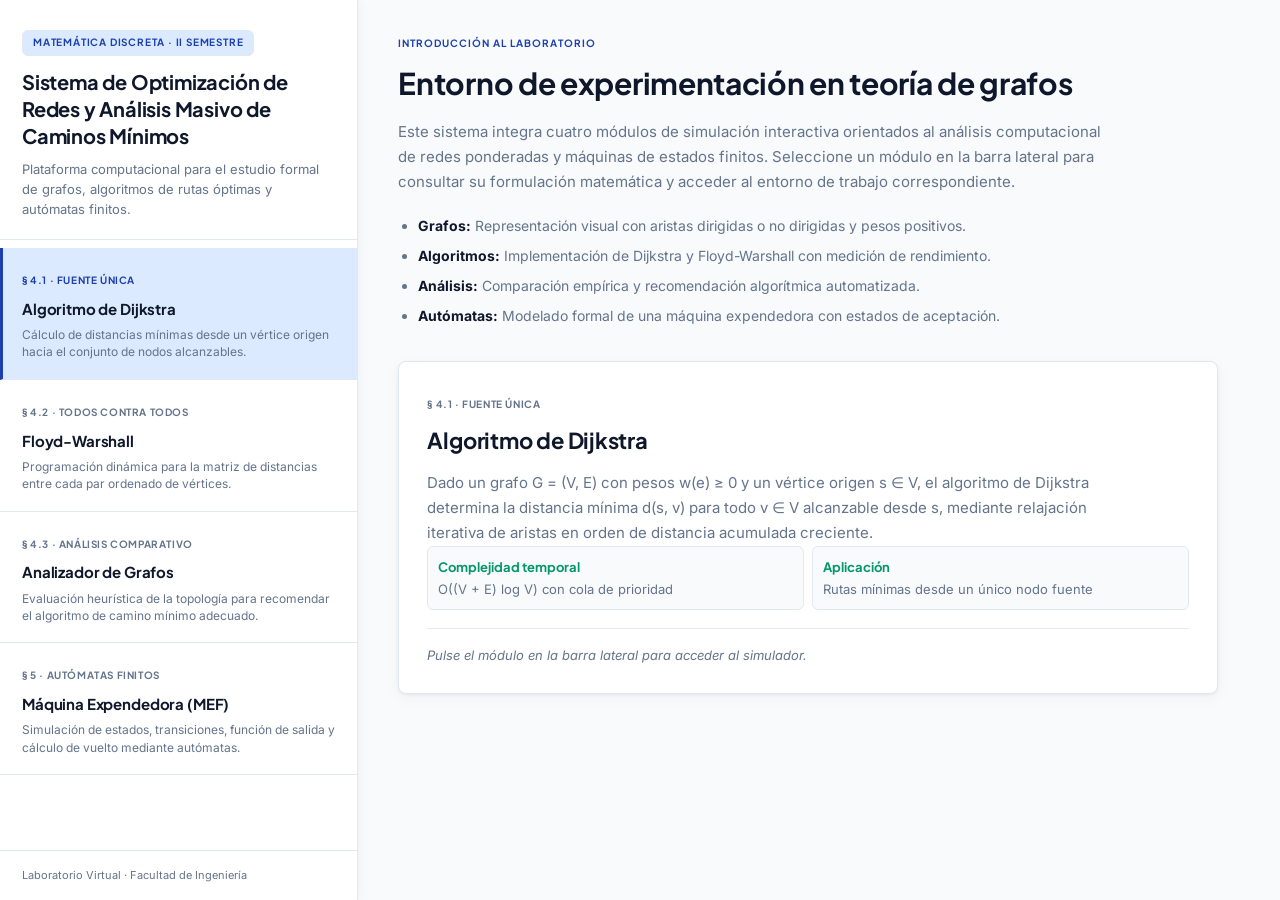
==== index.html @ 1ff6d8ce "Primer commit" ====
<!DOCTYPE html>
<html lang="es">
<head>
  <meta charset="UTF-8">
  <meta name="viewport" content="width=device-width, initial-scale=1.0">
  <title>Sistema de Optimización de Redes — Matemática Discreta</title>
  <link rel="stylesheet" href="style.css">
</head>
<body class="pagina-portada">
  <div class="dashboard-laboratorio">
    <aside class="sidebar-institucional" aria-label="Navegación del laboratorio">
      <header class="cabecera-sidebar">
        <p class="etiqueta-seccion">Matemática Discreta · II Semestre</p>
        <h1>Sistema de Optimización de Redes y Análisis Masivo de Caminos Mínimos</h1>
        <p class="texto-sidebar">Plataforma computacional para el estudio formal de grafos, algoritmos de rutas óptimas y autómatas finitos.</p>
      </header>

      <nav class="lista-modulos" aria-label="Módulos académicos">
        <a class="tarjeta-modulo nav-modulo modulo-dijkstra activo"
           href="dijkstra.html"
           data-algoritmo="dijkstra"
           data-modulo="dijkstra">
          <span class="tarjeta-etiqueta">§ 4.1 · Fuente única</span>
          <h2>Algoritmo de Dijkstra</h2>
          <p>Cálculo de distancias mínimas desde un vértice origen hacia el conjunto de nodos alcanzables.</p>
        </a>

        <a class="tarjeta-modulo nav-modulo modulo-floyd"
           href="floyd-warshall.html"
           data-algoritmo="floyd-warshall"
           data-modulo="floyd">
          <span class="tarjeta-etiqueta">§ 4.2 · Todos contra todos</span>
          <h2>Floyd-Warshall</h2>
          <p>Programación dinámica para la matriz de distancias entre cada par ordenado de vértices.</p>
        </a>

        <a class="tarjeta-modulo nav-modulo modulo-analizador"
           href="analizador.html"
           data-algoritmo="analizador"
           data-modulo="analizador">
          <span class="tarjeta-etiqueta">§ 4.3 · Análisis comparativo</span>
          <h2>Analizador de Grafos</h2>
          <p>Evaluación heurística de la topología para recomendar el algoritmo de camino mínimo adecuado.</p>
        </a>

        <a class="nav-modulo modulo-expendedora"
           href="expendedora.html"
           data-modulo="expendedora">
          <span class="tarjeta-etiqueta">§ 5 · Autómatas finitos</span>
          <h2>Máquina Expendedora (MEF)</h2>
          <p>Simulación de estados, transiciones, función de salida y cálculo de vuelto mediante autómatas.</p>
        </a>
      </nav>

      <footer class="pie-sidebar">
        <p>Laboratorio Virtual · Facultad de Ingeniería</p>
      </footer>
    </aside>

    <main class="area-trabajo-portada">
      <section class="bloque-presentacion" id="introLaboratorio">
        <p class="modal-etiqueta">Introducción al laboratorio</p>
        <h2>Entorno de experimentación en teoría de grafos</h2>
        <p class="texto-descripcion">
          Este sistema integra cuatro módulos de simulación interactiva orientados al análisis computacional
          de redes ponderadas y máquinas de estados finitos. Seleccione un módulo en la barra lateral para
          consultar su formulación matemática y acceder al entorno de trabajo correspondiente.
        </p>
        <ul class="lista-especificaciones">
          <li><strong>Grafos:</strong> Representación visual con aristas dirigidas o no dirigidas y pesos positivos.</li>
          <li><strong>Algoritmos:</strong> Implementación de Dijkstra y Floyd-Warshall con medición de rendimiento.</li>
          <li><strong>Análisis:</strong> Comparación empírica y recomendación algorítmica automatizada.</li>
          <li><strong>Autómatas:</strong> Modelado formal de una máquina expendedora con estados de aceptación.</li>
        </ul>
      </section>

      <section class="panel-descripcion-modulo" id="panelDescripcionModulo" aria-live="polite">
        <header class="cabecera-modulo-preview">
          <span class="tarjeta-etiqueta" id="previewEtiqueta">§ 4.1 · Fuente única</span>
          <h2 id="previewTitulo">Algoritmo de Dijkstra</h2>
        </header>
        <p class="texto-descripcion" id="previewDescripcion">
          Dado un grafo G = (V, E) con pesos w(e) ≥ 0 y un vértice origen s ∈ V, el algoritmo de Dijkstra
          determina la distancia mínima d(s, v) para todo v ∈ V alcanzable desde s, mediante relajación
          iterativa de aristas en orden de distancia acumulada creciente.
        </p>
        <dl class="lista-formal lista-preview">
          <div>
            <dt>Complejidad temporal</dt>
            <dd id="previewComplejidad">O((V + E) log V) con cola de prioridad</dd>
          </div>
          <div>
            <dt>Aplicación</dt>
            <dd id="previewAplicacion">Rutas mínimas desde un único nodo fuente</dd>
          </div>
        </dl>
        <p class="texto-accion-preview">Pulse el módulo en la barra lateral para acceder al simulador.</p>
      </section>
    </main>
  </div>

  <div class="capa-modal" id="selectorAristas" hidden>
    <section class="ventana-modal panel-ajustes-red" role="dialog" aria-modal="true" aria-labelledby="tituloSelector">
      <div class="ajustes-red-contenido">
        <div class="ajustes-red-info">
          <p class="modal-etiqueta">Ajustes de Red</p>
          <h2 id="tituloSelector">Configuración topológica del grafo</h2>
          <p class="modal-texto">Defina la naturaleza de las aristas antes de ingresar al módulo de simulación. Esta parametrización determina la interpretación matemática de las conexiones.</p>
        </div>
        <div class="rejilla-opciones">
          <button class="opcion-modal opcion-dirigida" type="button" data-tipo="dirigido">
            <span class="simbolo-opcion">A → B</span>
            <strong>Grafo Dirigido (Digrafo)</strong>
            <small>Cada arco orientado admite un peso independiente por sentido.</small>
          </button>
          <button class="opcion-modal opcion-no-dirigida" type="button" data-tipo="no-dirigido">
            <span class="simbolo-opcion">A — B</span>
            <strong>Grafo No Dirigido</strong>
            <small>La arista conecta ambos vértices con un único peso simétrico.</small>
          </button>
        </div>
        <button class="btn-cerrar-modal" id="cerrarSelector" type="button" aria-label="Cerrar configuración">&times;</button>
      </div>
    </section>
  </div>

  <script src="app-home.js"></script>
</body>
</html>
---- style.css ----
/* ═══════════════════════════════════════════════════════════════
   Sistema de Optimización de Redes — Academic Tech / Light Mode
   ═══════════════════════════════════════════════════════════════ */

@import url("https://fonts.googleapis.com/css2?family=Inter:wght@400;500;600;700&family=Plus+Jakarta+Sans:wght@600;700;800&display=swap");

:root {
  --fondo-base: #F8FAFC;
  --fondo-principal: #FFFFFF;
  --superficie: #FFFFFF;
  --superficie-alta: #FFFFFF;
  --superficie-elevada: #F1F5F9;
  --texto: #0F172A;
  --texto-suave: #64748B;
  --borde: #E2E8F0;
  --borde-fuerte: #CBD5E1;
  --azul: #1E40AF;
  --azul-oscuro: #1E3A8A;
  --azul-claro: #DBEAFE;
  --verde: #059669;
  --verde-claro: #D1FAE5;
  --rojo: #DC2626;
  --rojo-claro: #FEE2E2;
  --violeta: #4F46E5;
  --naranja: #D97706;
  --nodo: #1E40AF;
  --nodo-borde: #1E3A8A;
  --ruta: #D97706;
  --acento-cian: #0284C7;
  --acento-coral: #E11D48;
  --acento-indigo: #4F46E5;
  --acento-verde: #059669;
  --acento-naranja: #D97706;
  --sombra: 0 1px 3px rgba(15, 23, 42, 0.06), 0 4px 16px rgba(15, 23, 42, 0.04);
  --sombra-media: 0 4px 24px rgba(15, 23, 42, 0.08);
  --resplandor: 0 0 0 3px rgba(30, 64, 175, 0.12);
  --radio: 8px;
  --radio-sm: 6px;
  --fuente-titulo: "Plus Jakarta Sans", "Segoe UI", sans-serif;
  --fuente-cuerpo: "Inter", "Segoe UI", sans-serif;
  --transicion: 0.18s ease;
  --bg-deep: var(--fondo-base);
  --bg: var(--fondo-principal);
  --surface: var(--superficie);
  --surface-strong: var(--superficie-alta);
  --surface-elevated: var(--superficie-elevada);
  --ink: var(--texto);
  --muted: var(--texto-suave);
  --line: var(--borde);
  --line-strong: var(--borde-fuerte);
  --shadow: var(--sombra);
  --radius: var(--radio);
  --radius-sm: var(--radio-sm);
  --font-display: var(--fuente-titulo);
  --font-body: var(--fuente-cuerpo);
  --transition: var(--transicion);
  --neon-cyan: var(--acento-cian);
  --neon-magenta: var(--acento-coral);
  --neon-purple: var(--acento-indigo);
  --neon-green: var(--acento-verde);
  --neon-amber: var(--acento-naranja);
  --glow: var(--resplandor);
}

.tema-dijkstra {
  --accent: #1E40AF;
  --accent-2: #1E3A8A;
  --accent-3: #0284C7;
  --theme-soft: #EFF6FF;
  --theme-ink: #1E40AF;
  --theme-glow: rgba(30, 64, 175, 0.12);
}

.tema-floyd {
  --accent: #4F46E5;
  --accent-2: #059669;
  --accent-3: #D97706;
  --theme-soft: #EEF2FF;
  --theme-ink: #4F46E5;
  --theme-glow: rgba(79, 70, 229, 0.12);
}

.tema-comparador {
  --accent: #D97706;
  --accent-2: #B45309;
  --accent-3: #4F46E5;
  --theme-soft: #FFFBEB;
  --theme-ink: #B45309;
  --theme-glow: rgba(217, 119, 6, 0.12);
}

.tema-expendedora {
  --accent: #059669;
  --accent-2: #047857;
  --accent-3: #1E40AF;
  --theme-soft: #ECFDF5;
  --theme-ink: #059669;
  --theme-glow: rgba(5, 150, 105, 0.12);
}

*, *::before, *::after { box-sizing: border-box; }

html { scroll-behavior: smooth; }

body {
  margin: 0;
  min-height: 100vh;
  font-family: var(--font-body);
  color: var(--ink);
  background: var(--bg-deep);
  line-height: 1.55;
  -webkit-font-smoothing: antialiased;
}

h1, h2, h3, p { margin: 0; }

h1, h2, h3 {
  font-family: var(--font-display);
  letter-spacing: -0.01em;
  color: var(--texto);
}

.envoltorio-pagina {
  position: relative;
  width: 100%;
  min-height: 100vh;
  background: var(--fondo-base);
}

.tema-dijkstra,
.tema-floyd,
.tema-comparador,
.tema-expendedora {
  background: var(--fondo-base);
}

/* ═══ DASHBOARD — PÁGINA PRINCIPAL ═══ */
.pagina-portada {
  min-height: 100vh;
  background: var(--fondo-base);
}

.dashboard-laboratorio {
  display: grid;
  grid-template-columns: minmax(260px, 28%) minmax(0, 1fr);
  min-height: 100vh;
}

.sidebar-institucional {
  display: flex;
  flex-direction: column;
  gap: 0;
  background: var(--fondo-principal);
  border-right: 1px solid var(--borde);
  box-shadow: 2px 0 12px rgba(15, 23, 42, 0.04);
  position: sticky;
  top: 0;
  height: 100vh;
  overflow-y: auto;
}

.cabecera-sidebar {
  padding: 28px 22px 20px;
  border-bottom: 1px solid var(--borde);
}

.cabecera-sidebar h1 {
  font-size: clamp(16px, 1.6vw, 20px);
  line-height: 1.35;
  font-weight: 700;
}

.texto-sidebar {
  margin-top: 10px;
  color: var(--muted);
  font-size: 13px;
  line-height: 1.55;
}

.etiqueta-seccion {
  display: inline-flex;
  margin-bottom: 12px;
  padding: 4px 10px;
  border: 1px solid var(--borde);
  border-radius: var(--radio-sm);
  color: var(--azul);
  background: var(--azul-claro);
  font-family: var(--font-display);
  font-size: 10px;
  font-weight: 700;
  letter-spacing: 0.08em;
  text-transform: uppercase;
}

.lista-modulos {
  display: flex;
  flex-direction: column;
  gap: 0;
  flex: 1;
  padding: 8px 0;
}

.nav-modulo,
.tarjeta-modulo {
  display: block;
  padding: 18px 22px;
  border: none;
  border-bottom: 1px solid var(--borde);
  border-radius: 0;
  color: var(--texto);
  text-decoration: none;
  background: transparent;
  box-shadow: none;
  min-height: auto;
  transition: background var(--transicion), border-color var(--transicion);
  position: relative;
  overflow: visible;
  cursor: pointer;
}

.nav-modulo::before,
.nav-modulo::after,
.tarjeta-modulo::before,
.tarjeta-modulo::after {
  display: none;
}

.nav-modulo:hover,
.tarjeta-modulo:hover {
  background: var(--fondo-base);
  transform: none;
  border-color: var(--borde);
  box-shadow: none;
}

.nav-modulo.activo,
.tarjeta-modulo.activo {
  background: var(--azul-claro);
  border-left: 3px solid var(--azul);
  padding-left: 19px;
}

.nav-modulo strong,
.tarjeta-modulo strong { display: none; }

.tarjeta-etiqueta {
  font-family: var(--font-display);
  font-size: 10px;
  font-weight: 700;
  letter-spacing: 0.06em;
  text-transform: uppercase;
  color: var(--muted);
  opacity: 1;
}

.nav-modulo h2,
.tarjeta-modulo h2 {
  margin-top: 6px;
  font-size: 15px;
  font-weight: 700;
  text-shadow: none;
  color: var(--texto);
}

.nav-modulo p,
.tarjeta-modulo p {
  margin-top: 6px;
  font-size: 12px;
  line-height: 1.45;
  color: var(--muted);
}

.modulo-dijkstra.activo .tarjeta-etiqueta { color: var(--azul); }
.modulo-floyd.activo .tarjeta-etiqueta { color: var(--violeta); }
.modulo-analizador.activo .tarjeta-etiqueta { color: var(--naranja); }
.modulo-expendedora.activo .tarjeta-etiqueta { color: var(--verde); }

.pie-sidebar {
  padding: 16px 22px;
  border-top: 1px solid var(--borde);
  color: var(--muted);
  font-size: 11px;
}

.area-trabajo-portada {
  padding: 36px 40px;
  display: flex;
  flex-direction: column;
  gap: 28px;
  overflow-y: auto;
}

.bloque-presentacion {
  max-width: 820px;
  text-align: left;
  margin: 0;
}

.bloque-presentacion h2 {
  font-size: clamp(22px, 3vw, 30px);
  margin-top: 8px;
}

.texto-descripcion {
  max-width: 720px;
  margin-top: 14px;
  color: var(--muted);
  font-size: 15px;
  line-height: 1.65;
}

.lista-especificaciones {
  margin: 20px 0 0;
  padding: 0 0 0 20px;
  color: var(--muted);
  font-size: 14px;
  line-height: 1.7;
}

.lista-especificaciones li { margin-bottom: 6px; }
.lista-especificaciones strong { color: var(--texto); }

.panel-descripcion-modulo {
  max-width: 820px;
  padding: 28px;
  border: 1px solid var(--borde);
  border-radius: var(--radio);
  background: var(--fondo-principal);
  box-shadow: var(--sombra);
}

.cabecera-modulo-preview h2 {
  margin-top: 8px;
  font-size: 22px;
}

.lista-preview {
  margin-top: 20px;
  display: grid;
  grid-template-columns: repeat(2, 1fr);
  gap: 12px;
}

.texto-accion-preview {
  margin-top: 18px;
  padding-top: 16px;
  border-top: 1px solid var(--borde);
  color: var(--muted);
  font-size: 13px;
  font-style: italic;
}

/* ═══ PANEL AJUSTES DE RED (modal superior) ═══ */
.capa-modal[hidden] { display: none; }

.capa-modal {
  position: fixed;
  inset: 0;
  z-index: 100;
  background: rgba(15, 23, 42, 0.35);
  display: flex;
  flex-direction: column;
  align-items: stretch;
  padding: 0;
  animation: fadeIn 0.2s ease both;
}

.bloqueo-scroll { overflow: hidden; }

.ventana-modal,
.panel-ajustes-red {
  position: relative;
  width: 100%;
  max-width: none;
  padding: 0;
  border: none;
  border-bottom: 2px solid var(--azul);
  border-radius: 0;
  color: var(--ink);
  background: var(--fondo-principal);
  box-shadow: var(--sombra-media);
  animation: slideDown 0.25s ease both;
}

.ajustes-red-contenido {
  display: grid;
  grid-template-columns: minmax(0, 1fr) auto;
  align-items: center;
  gap: 24px;
  max-width: 1200px;
  margin: 0 auto;
  padding: 20px 56px 20px 28px;
  position: relative;
}

.ajustes-red-info h2 {
  margin-top: 4px;
  font-size: 18px;
}

.modal-etiqueta {
  color: var(--azul);
  font-family: var(--font-display);
  font-size: 10px;
  font-weight: 700;
  letter-spacing: 0.1em;
  text-transform: uppercase;
}

.modal-texto {
  margin-top: 4px;
  color: var(--muted);
  font-size: 13px;
  max-width: 560px;
}

.btn-cerrar-modal {
  position: absolute;
  top: 50%;
  right: 20px;
  transform: translateY(-50%);
  width: 36px;
  height: 36px;
  margin: 0;
  border: 1px solid var(--borde);
  border-radius: var(--radio-sm);
  color: var(--muted);
  background: var(--fondo-base);
  font-size: 20px;
  line-height: 1;
  cursor: pointer;
  transition: border-color var(--transition), color var(--transition);
}

.btn-cerrar-modal:hover {
  color: var(--azul);
  border-color: var(--azul);
  box-shadow: none;
}

.rejilla-opciones {
  display: flex;
  gap: 12px;
  margin-top: 0;
}

.opcion-modal {
  height: auto;
  min-height: auto;
  min-width: 200px;
  margin: 0;
  padding: 14px 18px;
  border: 1px solid var(--borde);
  border-radius: var(--radio-sm);
  color: var(--texto);
  text-align: left;
  cursor: pointer;
  background: var(--fondo-base);
  transition: border-color var(--transition), background var(--transition), box-shadow var(--transition);
}

.opcion-dirigida:hover {
  border-color: var(--azul);
  background: var(--azul-claro);
  box-shadow: var(--resplandor);
  transform: none;
}

.opcion-no-dirigida:hover {
  border-color: var(--verde);
  background: var(--verde-claro);
  box-shadow: 0 0 0 3px rgba(5, 150, 105, 0.12);
  transform: none;
}

.opcion-modal:hover { transform: none; }

.simbolo-opcion {
  display: block;
  font-family: var(--font-display);
  font-size: 20px;
  font-weight: 800;
  color: var(--azul);
  text-shadow: none;
}

.opcion-no-dirigida .simbolo-opcion { color: var(--verde); }

.opcion-modal strong {
  display: block;
  margin-top: 8px;
  font-size: 14px;
}

.opcion-modal small {
  display: block;
  margin-top: 4px;
  color: var(--muted);
  font-size: 12px;
  line-height: 1.4;
}

/* ═══ LAYOUT SIMULADORES ═══ */
.layout-simulador {
  display: grid;
  grid-template-columns: 260px minmax(0, 1fr);
  grid-template-rows: auto 1fr;
  gap: 12px;
  padding: 12px 16px 16px;
  max-width: 100%;
  margin: 0 auto;
  min-height: calc(100vh - 24px);
  animation: fadeIn 0.3s ease both;
}

.layout-simulador > .barra-titulo { grid-column: 1 / -1; }
.layout-simulador > .panel-herramientas { grid-row: 2; grid-column: 1; }
.layout-simulador > .zona-trabajo { grid-row: 2; grid-column: 2; display: flex; flex-direction: column; min-height: 0; }
.layout-simulador > .panel-herramientas,
.layout-simulador > .zona-trabajo { align-self: stretch; }

.layout-analizador { align-items: start; }
.zona-trabajo, .panel-herramientas { min-width: 0; }

.barra-titulo {
  display: flex;
  align-items: center;
  justify-content: space-between;
  gap: 16px;
  padding: 14px 20px;
  border: 1px solid var(--borde);
  border-radius: var(--radio);
  background: var(--fondo-principal);
  box-shadow: var(--sombra);
}

.barra-titulo h1 {
  font-size: clamp(18px, 2.5vw, 24px);
  color: var(--texto);
  text-shadow: none;
}

.barra-titulo p {
  margin-top: 4px;
  color: var(--muted);
  font-size: 13px;
}

.insignia-modulo {
  display: inline-flex;
  margin: 0 0 6px;
  padding: 4px 10px;
  border-radius: var(--radio-sm);
  color: var(--theme-ink, var(--azul));
  background: var(--theme-soft, var(--azul-claro));
  border: 1px solid var(--borde);
  box-shadow: none;
  font-family: var(--font-display);
  font-size: 10px;
  font-weight: 700;
  letter-spacing: 0.06em;
  text-transform: uppercase;
}

.indicador-modo {
  flex: 0 0 auto;
  border: 1px solid var(--borde);
  color: var(--azul);
  background: var(--azul-claro);
  padding: 7px 12px;
  border-radius: var(--radio-sm);
  font-weight: 600;
  font-size: 12px;
  box-shadow: none;
}

.acciones-barra {
  display: flex;
  align-items: center;
  justify-content: flex-end;
  gap: 8px;
  flex-wrap: wrap;
}

.enlace-nav {
  flex: 0 0 auto;
  border: 1px solid var(--borde);
  border-radius: var(--radio-sm);
  padding: 7px 14px;
  color: var(--ink);
  background: var(--fondo-principal);
  text-decoration: none;
  font-weight: 600;
  font-size: 12px;
  transition: border-color var(--transition), color var(--transition), background var(--transition);
}

.enlace-nav:hover {
  transform: none;
  color: var(--azul);
  border-color: var(--azul);
  background: var(--azul-claro);
  box-shadow: none;
}

/* Canvas dominante — centro-derecha */
.grafo-contenedor {
  position: relative;
  flex: 1;
  min-height: calc(100vh - 110px);
  height: calc(100vh - 110px);
  border: 1px solid var(--borde);
  border-radius: var(--radio);
  background:
    linear-gradient(rgba(226, 232, 240, 0.6) 1px, transparent 1px),
    linear-gradient(90deg, rgba(226, 232, 240, 0.6) 1px, transparent 1px),
    #FAFBFC;
  background-size: 24px 24px;
  box-shadow: var(--sombra);
  overflow: hidden;
}

canvas {
  display: block;
  width: 100%;
  height: 100%;
  cursor: default;
}

canvas.modo-insertar { cursor: crosshair; }

.aviso-lienzo {
  position: absolute;
  left: 14px;
  bottom: 14px;
  max-width: 480px;
  padding: 10px 14px;
  border-radius: var(--radio-sm);
  color: var(--texto);
  background: rgba(255, 255, 255, 0.95);
  border: 1px solid var(--borde);
  font-size: 12px;
  box-shadow: var(--sombra);
}

.panel-herramientas {
  display: flex;
  flex-direction: column;
  gap: 10px;
  max-height: calc(100vh - 90px);
  overflow-y: auto;
  padding-right: 2px;
}

.bloque-control {
  background: var(--fondo-principal);
  border: 1px solid var(--borde);
  border-radius: var(--radio);
  padding: 16px;
  box-shadow: var(--sombra);
}

.bloque-control h2 {
  font-size: 11px;
  margin-bottom: 12px;
  color: var(--azul);
  font-family: var(--font-display);
  letter-spacing: 0.06em;
  text-transform: uppercase;
  font-weight: 700;
}

label {
  display: block;
  color: var(--muted);
  font-size: 11px;
  font-weight: 600;
  letter-spacing: 0.03em;
  text-transform: uppercase;
  margin: 10px 0 5px;
}

.texto-auxiliar {
  color: var(--muted);
  font-size: 12px;
  line-height: 1.45;
  margin-bottom: 8px;
}

input, select, button {
  width: 100%;
  height: 38px;
  border-radius: var(--radio-sm);
  font: inherit;
}

input, select {
  border: 1px solid var(--borde);
  padding: 0 12px;
  color: var(--ink);
  background: var(--fondo-principal);
  transition: border-color var(--transition), box-shadow var(--transition);
}

input::placeholder { color: #94A3B8; }

input:focus, select:focus {
  outline: 0;
  border-color: var(--azul);
  box-shadow: var(--resplandor);
}

select option {
  background: var(--fondo-principal);
  color: var(--ink);
}

button {
  border: 1px solid var(--borde);
  margin-top: 8px;
  font-weight: 600;
  font-size: 12px;
  color: var(--texto);
  background: var(--fondo-base);
  cursor: pointer;
  transition: background var(--transition), border-color var(--transition), box-shadow var(--transition);
}

button:hover {
  filter: none;
  transform: none;
  background: var(--superficie-elevada);
  box-shadow: none;
}

button:active { transform: none; }

button.btn-principal {
  color: #FFFFFF;
  background: var(--azul);
  border-color: var(--azul-oscuro);
  box-shadow: none;
}

button.btn-principal:hover {
  background: var(--azul-oscuro);
}

button.btn-exito {
  color: #FFFFFF;
  background: var(--verde);
  border-color: #047857;
  box-shadow: none;
}

button.btn-exito:hover {
  background: #047857;
}

button.btn-peligro {
  color: #FFFFFF;
  background: var(--rojo);
  border-color: #B91C1C;
  box-shadow: none;
}

button.btn-peligro:hover {
  background: #B91C1C;
}

button.btn-aleatorio {
  color: var(--texto);
  background: var(--superficie-elevada);
  border-color: var(--borde-fuerte);
  box-shadow: none;
}

.tema-dijkstra button.btn-aleatorio {
  color: var(--azul);
  background: var(--azul-claro);
  border-color: #BFDBFE;
}

.resultado-rendimiento {
  margin-top: 8px;
  padding: 8px 10px;
  border: 1px solid var(--borde);
  border-radius: var(--radio-sm);
  color: var(--muted);
  background: var(--fondo-base);
  font-size: 11px;
  font-weight: 700;
  text-align: center;
  font-family: var(--font-display);
}

.resultado-rendimiento.activo {
  color: var(--verde);
  border-color: #6EE7B7;
  background: var(--verde-claro);
  box-shadow: none;
  animation: resultPulse 0.3s ease both;
}

.bloque-resultados { flex: 1; min-height: 180px; }

.contenedor-tabla {
  max-height: 280px;
  overflow: auto;
  border: 1px solid var(--borde);
  border-radius: var(--radio-sm);
  background: var(--fondo-base);
}

table {
  width: 100%;
  border-collapse: collapse;
  font-size: 12px;
}

th, td {
  padding: 8px 10px;
  border-bottom: 1px solid var(--borde);
  text-align: left;
  vertical-align: top;
}

th {
  position: sticky;
  top: 0;
  color: var(--azul);
  background: var(--azul-claro);
  font-family: var(--font-display);
  font-size: 10px;
  letter-spacing: 0.04em;
  text-transform: uppercase;
  font-weight: 700;
}

td:first-child, td:nth-child(2) { width: 72px; }

.celda-vacia {
  color: var(--muted);
  text-align: center;
}

/* ── Loading ── */
.capa-carga[hidden] { display: none; }

.capa-carga {
  position: fixed;
  inset: 0;
  display: grid;
  place-items: center;
  padding: 20px;
  background: rgba(248, 250, 252, 0.85);
  backdrop-filter: blur(4px);
  z-index: 100;
}

.caja-carga {
  width: min(380px, 100%);
  padding: 28px;
  border: 1px solid var(--borde);
  border-radius: var(--radio);
  color: var(--texto);
  background: var(--fondo-principal);
  box-shadow: var(--sombra-media);
  text-align: center;
  animation: floatIn 0.24s ease both;
}

.caja-carga strong {
  display: block;
  margin-top: 16px;
  font-family: var(--font-display);
  font-size: 16px;
}

.caja-carga p {
  margin-top: 6px;
  color: var(--muted);
  line-height: 1.45;
  font-size: 13px;
}

.spinner-carga {
  width: 44px;
  height: 44px;
  margin: 0 auto;
  border: 3px solid var(--borde);
  border-top-color: var(--azul);
  border-radius: 50%;
  animation: spin 0.75s linear infinite;
  box-shadow: none;
}

.notificacion-flotante {
  position: fixed;
  right: 20px;
  bottom: 20px;
  max-width: 360px;
  padding: 12px 16px;
  border-radius: var(--radio-sm);
  color: #92400E;
  background: #FFFBEB;
  border: 1px solid #FDE68A;
  box-shadow: var(--sombra-media);
  font-weight: 600;
  font-size: 13px;
  z-index: 200;
  animation: toastIn 0.25s ease both;
}

/* ═══ SECCIONES ALGORITMO / GRÁFICOS / MATRICES ═══ */
.seccion-algoritmo {
  display: grid;
  grid-template-columns: minmax(0, 1fr) minmax(280px, 0.75fr);
  gap: 12px;
  margin: 0 auto 16px;
  max-width: 100%;
  padding: 0 16px;
}

.tarjeta-algoritmo, .pasos-algoritmo {
  border: 1px solid var(--borde);
  border-radius: var(--radio);
  background: var(--fondo-principal);
  box-shadow: var(--sombra);
}

.tarjeta-algoritmo { padding: 20px; }

.tarjeta-algoritmo span {
  display: inline-flex;
  margin-bottom: 10px;
  padding: 4px 10px;
  border-radius: var(--radio-sm);
  color: var(--theme-ink, var(--azul));
  background: var(--theme-soft, var(--azul-claro));
  border: 1px solid var(--borde);
  font-family: var(--font-display);
  font-weight: 700;
  font-size: 10px;
  letter-spacing: 0.06em;
  text-transform: uppercase;
}

.tarjeta-algoritmo h2 {
  font-size: 18px;
  margin-bottom: 8px;
}

.tarjeta-algoritmo p {
  color: var(--muted);
  line-height: 1.6;
  font-size: 14px;
}

.pasos-algoritmo {
  display: grid;
  grid-template-columns: 1fr;
  padding: 10px;
  gap: 6px;
}

.pasos-algoritmo div {
  display: grid;
  grid-template-columns: 36px 1fr;
  align-items: center;
  gap: 10px;
  padding: 10px;
  border-radius: var(--radio-sm);
  background: var(--fondo-base);
  border: 1px solid var(--borde);
}

.pasos-algoritmo strong {
  display: grid;
  place-items: center;
  width: 32px;
  height: 32px;
  border-radius: 50%;
  color: #FFFFFF;
  background: var(--accent, var(--azul));
  box-shadow: none;
  font-family: var(--font-display);
  font-size: 13px;
}

.pasos-algoritmo p {
  color: var(--ink);
  line-height: 1.35;
  font-weight: 500;
  font-size: 12px;
}

.seccion-graficos, .seccion-matrices {
  margin: 0 auto 16px;
  max-width: 100%;
  padding: 18px;
  border: 1px solid var(--borde);
  border-radius: var(--radio);
  background: var(--fondo-principal);
  box-shadow: var(--sombra);
}

.cabecera-matrices {
  display: flex;
  align-items: flex-end;
  justify-content: space-between;
  gap: 16px;
  margin-bottom: 16px;
}

.cabecera-matrices > div:first-child > span {
  display: inline-flex;
  margin-bottom: 6px;
  padding: 4px 10px;
  border-radius: var(--radio-sm);
  color: var(--violeta);
  background: #EEF2FF;
  border: 1px solid var(--borde);
  font-family: var(--font-display);
  font-size: 10px;
  font-weight: 700;
  letter-spacing: 0.06em;
  text-transform: uppercase;
}

.cabecera-matrices h2 { font-size: 20px; }
.cabecera-matrices p { margin-top: 4px; color: var(--muted); font-size: 13px; }

.leyenda-matrices {
  display: flex;
  justify-content: flex-end;
  gap: 12px;
  flex-wrap: wrap;
  color: var(--muted);
  font-size: 11px;
  font-weight: 600;
}

.leyenda-matrices span { display: inline-flex; align-items: center; gap: 5px; }

.leyenda-matrices i {
  width: 12px;
  height: 12px;
  border-radius: 3px;
  border: 1px solid var(--borde);
}

.leyenda-directo { background: var(--fondo-base); }
.leyenda-mejorado { background: var(--verde-claro); box-shadow: inset 0 0 0 2px var(--verde); }
.leyenda-inaccesible { background: #F1F5F9; }

.vitrina-matrices {
  display: grid;
  grid-template-columns: minmax(0, 1fr);
  gap: 12px;
}

.matriz-vacia {
  grid-column: 1 / -1;
  padding: 40px 20px;
  border: 1px dashed var(--borde-fuerte);
  border-radius: var(--radio);
  color: var(--muted);
  text-align: center;
  background: var(--fondo-base);
}

.matriz-vacia strong {
  display: block;
  color: var(--violeta);
  font-family: var(--font-display);
  font-size: 16px;
}

.matriz-vacia p { margin-top: 6px; font-size: 13px; }

.tarjeta-matriz {
  width: 100%;
  min-width: 0;
  border: 1px solid var(--borde);
  border-radius: var(--radio);
  overflow: hidden;
  background: var(--fondo-principal);
  box-shadow: var(--sombra);
}

.matriz-final {
  border-color: #A5B4FC;
}

.cabecera-tarjeta-matriz {
  display: flex;
  align-items: center;
  justify-content: space-between;
  gap: 12px;
  min-height: 64px;
  padding: 14px 16px;
  border-bottom: 1px solid var(--borde);
  background: var(--fondo-base);
}

.matriz-final .cabecera-tarjeta-matriz {
  color: var(--texto);
  background: #EEF2FF;
}

.cabecera-tarjeta-matriz span {
  font-family: var(--font-display);
  font-size: 10px;
  font-weight: 700;
  letter-spacing: 0.06em;
  text-transform: uppercase;
  opacity: 0.8;
  color: var(--muted);
}

.cabecera-tarjeta-matriz h3 {
  margin: 3px 0 0;
  font-size: 16px;
}

.cabecera-tarjeta-matriz > strong {
  flex: 0 0 auto;
  padding: 5px 10px;
  border-radius: var(--radio-sm);
  color: var(--muted);
  background: var(--fondo-base);
  font-size: 10px;
  border: 1px solid var(--borde);
}

.matriz-final .cabecera-tarjeta-matriz > strong {
  color: var(--verde);
  background: var(--verde-claro);
  border-color: #6EE7B7;
}

.scroll-matriz {
  overflow: auto;
  max-height: 520px;
  padding: 16px;
  background: var(--fondo-base);
}

.tabla-floyd {
  min-width: min(100%, 720px);
  width: max-content;
  margin: 0 auto;
  border-collapse: separate;
  border-spacing: 0;
  font-size: 13px;
  border: 1px solid var(--borde);
  border-radius: var(--radio-sm);
  overflow: hidden;
}

.tabla-floyd th, .tabla-floyd td {
  min-width: 88px;
  height: 72px;
  padding: 8px;
  border-right: 1px solid var(--borde);
  border-bottom: 1px solid var(--borde);
  text-align: center;
  vertical-align: middle;
}

.tabla-floyd th {
  position: sticky;
  top: 0;
  z-index: 2;
  color: var(--azul);
  background: var(--azul-claro);
}

.tabla-floyd tbody th { left: 0; z-index: 1; }

.tabla-floyd td {
  color: var(--ink);
  background: var(--fondo-principal);
}

.tabla-floyd td > strong { display: block; font-size: 18px; }

.matriz-final .tabla-floyd { font-size: 14px; }
.matriz-final .tabla-floyd th, .matriz-final .tabla-floyd td { min-width: 96px; height: 80px; }
.matriz-final .tabla-floyd td > strong { font-size: 20px; }

.tabla-floyd td small {
  display: block;
  margin-top: 3px;
  color: var(--verde);
  font-size: 10px;
  line-height: 1.3;
  font-weight: 700;
}

.tabla-floyd .celda-diagonal {
  color: var(--violeta);
  background: #EEF2FF;
}

.tabla-floyd .celda-mejorada {
  position: relative;
  color: var(--verde);
  background: var(--verde-claro);
  box-shadow: inset 0 0 0 2px #6EE7B7;
}

.tabla-floyd .celda-mejorada::after {
  content: "MEJORADA";
  position: absolute;
  top: 3px;
  right: 4px;
  color: var(--verde);
  font-size: 7px;
  font-weight: 800;
  font-family: var(--font-display);
}

.tabla-floyd .celda-infinito {
  color: var(--muted);
  background: #F8FAFC;
}

.cabecera-graficos {
  display: flex;
  align-items: center;
  justify-content: space-between;
  gap: 14px;
  margin-bottom: 14px;
}

.cabecera-graficos h2 { font-size: 18px; }
.cabecera-graficos p { margin-top: 3px; color: var(--muted); font-size: 13px; }

.rejilla-graficos {
  display: grid;
  grid-template-columns: repeat(auto-fit, minmax(300px, 1fr));
  gap: 12px;
}

.tarjeta-grafico {
  border: 1px solid var(--borde);
  border-radius: var(--radio-sm);
  overflow: hidden;
  background: var(--fondo-base);
  box-shadow: var(--sombra);
}

.tarjeta-grafico.ampliada { grid-column: 1 / -1; }

.titulo-grafico {
  display: flex;
  align-items: center;
  justify-content: space-between;
  gap: 8px;
  min-height: 40px;
  padding: 10px 12px;
  border-bottom: 1px solid var(--borde);
  background: var(--fondo-principal);
  font-weight: 700;
  color: var(--ink);
  font-size: 13px;
}

.titulo-grafico span {
  color: var(--muted);
  font-size: 11px;
  font-weight: 500;
}

.tarjeta-grafico canvas {
  width: 100%;
  height: 260px;
  background:
    linear-gradient(rgba(226, 232, 240, 0.5) 1px, transparent 1px),
    linear-gradient(90deg, rgba(226, 232, 240, 0.5) 1px, transparent 1px),
    #FAFBFC;
  background-size: 20px 20px;
}

.tarjeta-grafico.ampliada canvas { height: 380px; }

.grafico-vacio {
  grid-column: 1 / -1;
  padding: 20px;
  border: 1px dashed var(--borde);
  border-radius: var(--radio-sm);
  color: var(--muted);
  text-align: center;
  background: var(--fondo-base);
  font-size: 13px;
}

/* ═══ ANALIZADOR ═══ */
.zona-diagnostico, .zona-calculo {
  margin: 0 auto 16px;
  max-width: 100%;
  padding: 20px;
  border: 1px solid var(--borde);
  border-radius: var(--radio);
  background: var(--fondo-principal);
  box-shadow: var(--sombra);
}

.zona-diagnostico { margin-top: 0; }
.zona-calculo[hidden] { display: none; }

.diagnostico-vacio {
  padding: 36px 18px;
  border: 1px dashed var(--borde-fuerte);
  border-radius: var(--radio-sm);
  color: var(--muted);
  text-align: center;
  background: var(--fondo-base);
}

.diagnostico-vacio strong {
  display: block;
  color: var(--naranja);
  font-family: var(--font-display);
  font-size: 16px;
}

.diagnostico-vacio p { margin-top: 6px; font-size: 13px; }

.cabecera-diagnostico {
  display: flex;
  align-items: center;
  justify-content: space-between;
  gap: 16px;
  padding: 20px;
  border-radius: var(--radio);
  color: var(--texto);
  background: #FFFBEB;
  border: 1px solid #FDE68A;
  box-shadow: none;
}

.cabecera-diagnostico span {
  font-family: var(--font-display);
  font-size: 10px;
  font-weight: 700;
  letter-spacing: 0.06em;
  text-transform: uppercase;
  color: var(--naranja);
  opacity: 1;
}

.cabecera-diagnostico h2 {
  margin-top: 4px;
  font-size: clamp(22px, 3vw, 28px);
  text-shadow: none;
}

.cabecera-diagnostico p {
  max-width: 680px;
  margin-top: 6px;
  color: var(--muted);
  line-height: 1.5;
  font-size: 14px;
}

.cabecera-diagnostico > strong {
  flex: 0 0 auto;
  padding: 8px 12px;
  border-radius: var(--radio-sm);
  color: #FFFFFF;
  background: var(--verde);
  font-family: var(--font-display);
  font-size: 12px;
  box-shadow: none;
}

.metricas-diagnostico {
  display: grid;
  grid-template-columns: repeat(4, 1fr);
  gap: 1px;
  margin-top: 12px;
  border: 1px solid var(--borde);
  border-radius: var(--radio-sm);
  overflow: hidden;
  background: var(--borde);
}

.metricas-diagnostico > div {
  padding: 14px;
  text-align: center;
  background: var(--fondo-principal);
}

.metricas-diagnostico span {
  display: block;
  color: var(--muted);
  font-size: 10px;
  font-weight: 700;
  letter-spacing: 0.04em;
  text-transform: uppercase;
}

.metricas-diagnostico strong {
  display: block;
  margin-top: 4px;
  color: var(--azul);
  font-family: var(--font-display);
  font-size: 20px;
}

.tiempos-comparados {
  display: grid;
  grid-template-columns: repeat(3, minmax(0, 1fr));
  gap: 10px;
  margin-top: 12px;
}

.tiempos-comparados article {
  padding: 16px;
  border: 1px solid var(--borde);
  border-radius: var(--radio-sm);
  background: var(--fondo-base);
}

.tiempos-comparados article.destacado {
  border-color: #6EE7B7;
  background: var(--verde-claro);
  box-shadow: none;
}

.tiempos-comparados span {
  display: block;
  color: var(--muted);
  font-weight: 700;
  font-size: 11px;
}

.tiempos-comparados strong {
  display: block;
  margin-top: 6px;
  font-family: var(--font-display);
  font-size: 22px;
  color: var(--azul);
}

.tiempos-comparados p {
  margin-top: 4px;
  color: var(--muted);
  line-height: 1.4;
  font-size: 12px;
}

.conclusion-diagnostico {
  margin-top: 12px;
  padding: 16px;
  border: 1px solid var(--borde);
  border-radius: var(--radio-sm);
  background: var(--fondo-base);
}

.conclusion-diagnostico p {
  margin-top: 4px;
  color: var(--muted);
  line-height: 1.55;
  font-size: 13px;
}

.consejo-analisis {
  margin-top: 10px;
  padding: 10px;
  border: 1px solid #FDE68A;
  border-radius: var(--radio-sm);
  color: #92400E;
  background: #FFFBEB;
}

.consejo-analisis strong { display: block; font-size: 11px; }
.consejo-analisis p { margin-top: 3px; font-size: 11px; line-height: 1.45; color: var(--muted); }

.aviso-medicion, .medicion-confiable {
  margin-top: 12px;
  padding: 14px;
  border-radius: var(--radio-sm);
  font-size: 13px;
}

.aviso-medicion {
  color: #92400E;
  border: 1px solid #FDE68A;
  background: #FFFBEB;
}

.medicion-confiable {
  color: var(--verde);
  border: 1px solid #6EE7B7;
  background: var(--verde-claro);
}

.aviso-medicion p, .medicion-confiable p {
  margin-top: 3px;
  line-height: 1.5;
  color: var(--muted);
  font-size: 12px;
}

.accion-diagnostico {
  display: flex;
  justify-content: center;
  margin-top: 12px;
}

.accion-diagnostico button {
  width: min(400px, 100%);
  height: 44px;
  color: #FFFFFF;
  background: var(--verde);
  border-color: #047857;
  box-shadow: none;
}

.zona-calculo > header {
  display: flex;
  align-items: center;
  justify-content: space-between;
  gap: 12px;
  margin-bottom: 12px;
}

.zona-calculo > header span {
  color: var(--naranja);
  font-family: var(--font-display);
  font-size: 10px;
  font-weight: 700;
  letter-spacing: 0.06em;
  text-transform: uppercase;
}

.zona-calculo > header h2 {
  margin-top: 3px;
  font-size: 20px;
}

.zona-calculo > header button {
  width: auto;
  min-width: 130px;
  padding: 0 12px;
}

.scroll-tabla-recomendada {
  overflow: auto;
  max-height: 580px;
  border: 1px solid var(--borde);
  border-radius: var(--radio-sm);
}

.scroll-tabla-recomendada table {
  min-width: 100%;
  border-collapse: separate;
  border-spacing: 0;
}

.scroll-tabla-recomendada th, .scroll-tabla-recomendada td {
  min-width: 100px;
  padding: 10px;
  border-right: 1px solid var(--borde);
  border-bottom: 1px solid var(--borde);
  text-align: center;
}

.scroll-tabla-recomendada th {
  position: sticky;
  top: 0;
  color: var(--violeta);
  background: #EEF2FF;
}

.tabla-recomendada td {
  font-size: 14px;
  font-weight: 700;
}

/* ═══ EXPENDEDORA ═══ */
.pagina-expendedora {
  width: min(1280px, calc(100% - 32px));
  margin: 0 auto;
  padding: 16px 0 36px;
}

.cabecera-expendedora {
  display: flex;
  align-items: center;
  justify-content: space-between;
  gap: 18px;
  padding: 12px 0 20px;
}

.cabecera-expendedora h1 {
  margin-top: 6px;
  font-size: clamp(22px, 4vw, 32px);
  text-shadow: none;
}

.cabecera-expendedora strong {
  display: inline-flex;
  margin-top: 8px;
  color: var(--verde);
  font-size: 13px;
  text-shadow: none;
}

.escenario-maquina {
  display: grid;
  place-items: stretch;
  padding: 20px;
  border: 1px solid var(--borde);
  border-radius: var(--radio);
  background: var(--fondo-principal);
  box-shadow: var(--sombra);
}

.expendedora-digital {
  width: 100%;
  padding: 18px;
  border: 1px solid var(--borde);
  border-radius: var(--radio);
  background: var(--fondo-base);
  box-shadow: none;
}

.expendedora-digital.expendedora-vendiendo { animation: machineVend 0.55s ease both; }

.marca-maquina {
  display: flex;
  align-items: center;
  justify-content: space-between;
  gap: 12px;
  min-height: 52px;
  padding: 12px 16px;
  border-radius: var(--radio-sm);
  color: var(--verde);
  background: var(--verde-claro);
  border: 1px solid #6EE7B7;
}

.marca-maquina span {
  color: var(--azul);
  font-family: var(--font-display);
  font-size: clamp(16px, 3vw, 22px);
  font-weight: 800;
  letter-spacing: 1px;
  text-shadow: none;
}

.marca-maquina strong {
  color: var(--muted);
  text-align: right;
  font-size: 11px;
  font-weight: 600;
}

.frente-maquina {
  display: grid;
  grid-template-columns: 300px minmax(0, 1fr);
  gap: 16px;
  margin-top: 14px;
}

.vitrina-productos {
  min-width: 0;
  padding: 14px;
  border: 1px solid var(--borde);
  border-radius: var(--radio-sm);
  background: var(--fondo-principal);
  box-shadow: none;
}

.cabecera-vitrina {
  display: flex;
  align-items: center;
  justify-content: space-between;
  gap: 10px;
  margin-bottom: 12px;
}

.cabecera-vitrina span {
  color: var(--azul);
  font-family: var(--font-display);
  font-size: 10px;
  font-weight: 700;
  letter-spacing: 0.06em;
  text-transform: uppercase;
}

.cabecera-vitrina strong {
  color: var(--muted);
  font-size: 11px;
  text-align: right;
  font-weight: 500;
}

.consola-maquina {
  display: flex;
  flex-direction: column;
  gap: 10px;
  min-width: 0;
}

.panel-consola, .salida-producto, .ajustes-maquina {
  border: 1px solid var(--borde);
  border-radius: var(--radio-sm);
  color: var(--ink);
  background: var(--fondo-principal);
}

.panel-consola {
  padding: 12px;
  position: relative;
  overflow: hidden;
}

.panel-consola h2 {
  margin-bottom: 8px;
  font-size: 11px;
  font-family: var(--font-display);
  letter-spacing: 0.06em;
  text-transform: uppercase;
  color: var(--verde);
  font-weight: 700;
}

.visual-moneda {
  display: grid;
  place-items: center;
  min-height: 68px;
  margin-bottom: 10px;
  border: 1px solid var(--borde);
  border-radius: var(--radio-sm);
  background: var(--fondo-base);
}

.ranura-moneda {
  width: min(160px, 82%);
  height: 14px;
  border-radius: 999px;
  background: #E2E8F0;
  box-shadow: inset 0 2px 4px rgba(15, 23, 42, 0.1);
}

.moneda-insertada {
  position: absolute;
  top: 8px;
  left: 50%;
  display: grid;
  place-items: center;
  width: 38px;
  height: 38px;
  border: 2px solid #F59E0B;
  border-radius: 50%;
  color: #78350F;
  background: radial-gradient(circle, #FEF3C7, #F59E0B);
  font-size: 10px;
  font-weight: 800;
  opacity: 0;
  transform: translate(-50%, -18px) scale(0.72);
  pointer-events: none;
}

.moneda-insertada.moneda-entrando { animation: coinInsert 0.82s cubic-bezier(0.22, 1, 0.36, 1) both; }

.ajustes-maquina { padding: 10px; }
.ajustes-maquina summary { cursor: pointer; color: var(--naranja); font-weight: 700; font-size: 12px; }
.ajustes-maquina label { color: var(--verde); }
.ajustes-maquina button { height: 34px; }

.salida-producto {
  display: grid;
  grid-template-columns: 56px 1fr;
  align-items: center;
  gap: 10px;
  min-height: 120px;
  padding: 10px;
}

.salida-producto > span {
  color: var(--muted);
  font-family: var(--font-display);
  font-size: 9px;
  font-weight: 700;
  text-transform: uppercase;
}

.salida-producto .lata-producto {
  width: 68px;
  height: 84px;
  justify-self: center;
  border-radius: 14px;
  opacity: 0.7;
  background: linear-gradient(160deg, var(--drop-color, #D97706), #F59E0B);
  transform: translateY(-4px) rotate(-3deg);
  position: relative;
}

.salida-producto .lata-producto.con-imagen {
  width: 78px;
  height: 98px;
  background: #FFFFFF;
  box-shadow: var(--sombra);
  border: 1px solid var(--borde);
}

.salida-producto .lata-producto.con-imagen img { width: 62px; height: 84px; object-fit: contain; }
.salida-producto .lata-producto.con-imagen span { position: absolute; width: 1px; height: 1px; overflow: hidden; clip: rect(0 0 0 0); }
.salida-producto .lata-producto.producto-entregado { opacity: 1; animation: productDrop 0.85s ease both; }

.display-salida {
  display: grid;
  grid-template-columns: 80px minmax(0, 1fr);
  align-items: center;
  gap: 8px;
}

.bandeja-monedas {
  display: flex;
  flex-wrap: wrap;
  gap: 5px;
  min-height: 58px;
  padding: 6px;
  border: 1px solid var(--borde);
  border-radius: var(--radio-sm);
  background: var(--fondo-base);
}

.moneda-vuelto {
  display: grid;
  place-items: center;
  width: 34px;
  height: 34px;
  border: 2px solid #F59E0B;
  border-radius: 50%;
  color: #78350F;
  background: radial-gradient(circle, #FEF3C7, #F59E0B);
  font-size: 10px;
  font-weight: 800;
  animation: coinPop 0.46s ease both;
}

.vuelto-extra, .sin-vuelto, .cero-vuelto { color: var(--muted); font-size: 11px; font-weight: 700; }

.vuelto-extra {
  padding: 5px 8px;
  border-radius: var(--radio-sm);
  color: #92400E;
  background: #FFFBEB;
}

.btn-recoger {
  grid-column: 1 / -1;
  height: 38px;
  margin-top: 4px;
  color: #FFFFFF;
  background: var(--verde);
  border-color: #047857;
  font-family: var(--font-display);
  font-size: 10px;
  text-transform: uppercase;
  font-weight: 700;
}

.btn-recoger:disabled {
  cursor: not-allowed;
  color: var(--muted);
  background: var(--fondo-base);
  border: 1px solid var(--borde);
  opacity: 0.7;
  box-shadow: none;
}

.btn-recoger:not(:disabled) { animation: none; }

.rejilla-monedas { display: grid; grid-template-columns: repeat(2, 1fr); gap: 7px; }

.btn-moneda {
  height: 48px;
  margin: 0;
  color: var(--texto);
  background: var(--fondo-base);
  border: 1px solid var(--borde);
  font-weight: 700;
  font-size: 12px;
}

.btn-moneda:hover { background: var(--azul-claro); border-color: var(--azul); color: var(--azul); }

.estado-maquina {
  margin-top: 8px;
  padding: 10px;
  border: 1px solid #6EE7B7;
  border-radius: var(--radio-sm);
  color: var(--verde);
  background: var(--verde-claro);
  font-weight: 700;
  text-align: center;
  font-family: var(--font-display);
  font-size: 11px;
}

.estado-maquina.estado-actualizado { animation: statusPulse 0.5s ease both; }

.pantalla-maquina {
  padding: 14px;
  border: 1px solid var(--borde);
  border-radius: var(--radio-sm);
  background: var(--fondo-principal);
  box-shadow: none;
}

.pantalla-maquina span,
.slots-maquina span,
.explicacion-expendedora span,
.seccion-diagrama-estados header span,
.seccion-transiciones header span,
.seccion-mef-resumen header span,
.seccion-rutas-cortas header span,
.seccion-formal header span {
  font-family: var(--font-display);
  font-size: 10px;
  font-weight: 700;
  letter-spacing: 0.06em;
  text-transform: uppercase;
  color: var(--azul);
}

.pantalla-maquina strong {
  display: block;
  margin-top: 4px;
  color: var(--naranja);
  font-family: var(--font-display);
  font-size: 44px;
  line-height: 1;
  text-shadow: none;
}

.pantalla-maquina strong::before {
  content: "S/";
  margin-right: 3px;
  color: var(--verde);
  font-size: 20px;
  vertical-align: super;
}

.pantalla-maquina strong.saldo-actualizado { animation: saldoPulse 0.5s ease both; }
.pantalla-maquina small { display: block; margin-top: 6px; color: var(--muted); font-size: 11px; }

.slots-maquina {
  display: grid;
  grid-template-columns: repeat(3, 1fr);
  gap: 6px;
}

.slots-maquina div {
  padding: 10px;
  border-radius: var(--radio-sm);
  background: var(--fondo-base);
  border: 1px solid var(--borde);
  text-align: center;
}

.slots-maquina strong {
  display: block;
  margin-top: 4px;
  color: var(--naranja);
  font-family: var(--font-display);
  font-size: 15px;
}

.explicacion-expendedora {
  margin-top: 16px;
  padding: 20px;
  border: 1px solid var(--borde);
  border-radius: var(--radio);
  background: var(--fondo-principal);
  box-shadow: var(--sombra);
}

.explicacion-expendedora span { color: var(--verde); }
.explicacion-expendedora h2 { margin-top: 6px; font-size: 22px; }
.explicacion-expendedora p { margin-top: 10px; color: var(--muted); line-height: 1.65; font-size: 14px; }

.seccion-productos, .seccion-formal, .seccion-mef-resumen, .seccion-rutas-cortas, .seccion-diagrama-estados, .seccion-transiciones {
  margin-top: 14px;
  padding: 18px;
  border: 1px solid var(--borde);
  border-radius: var(--radio);
  background: var(--fondo-principal);
  box-shadow: var(--sombra);
}

.seccion-productos header, .seccion-formal header, .seccion-mef-resumen header, .seccion-rutas-cortas header, .seccion-diagrama-estados header, .seccion-transiciones header {
  display: flex;
  align-items: flex-end;
  justify-content: space-between;
  gap: 14px;
  margin-bottom: 12px;
}

.seccion-productos h2, .seccion-formal h2, .seccion-mef-resumen h2, .seccion-rutas-cortas h2, .seccion-diagrama-estados h2, .seccion-transiciones h2 {
  margin-top: 4px;
  font-size: 20px;
}

.seccion-productos p, .seccion-mef-resumen p, .seccion-rutas-cortas p, .seccion-diagrama-estados p, .seccion-transiciones p {
  max-width: 480px;
  color: var(--muted);
  text-align: right;
  font-size: 13px;
}

.rejilla-mef { display: grid; grid-template-columns: 1fr; gap: 16px; }

.tarjeta-mef {
  border: 1px solid var(--borde);
  border-radius: var(--radio-sm);
  overflow: hidden;
  background: var(--fondo-base);
}

.cabecera-mef {
  min-height: 60px;
  padding: 12px 14px;
  color: var(--texto);
  background: var(--verde-claro);
  border-bottom: 1px solid var(--borde);
}

.cabecera-mef span {
  font-family: var(--font-display);
  font-size: 10px;
  font-weight: 700;
  text-transform: uppercase;
  color: var(--verde);
}

.cabecera-mef h3 { margin: 3px 0 0; font-size: 16px; }

.tarjeta-mef canvas {
  display: block;
  width: 100%;
  height: 560px;
  background: #FAFBFC;
}

.rejilla-explicacion-mef {
  display: grid;
  grid-template-columns: repeat(2, 1fr);
  gap: 10px;
}

.rejilla-explicacion-mef div {
  padding: 14px;
  border: 1px solid var(--borde);
  border-left: 3px solid var(--verde);
  border-radius: var(--radio-sm);
  background: var(--fondo-base);
}

.rejilla-explicacion-mef strong { display: block; color: var(--verde); font-size: 14px; }
.rejilla-explicacion-mef p { margin-top: 5px; color: var(--muted); text-align: left; line-height: 1.5; font-size: 13px; }

.rejilla-rutas { display: grid; grid-template-columns: repeat(3, 1fr); gap: 10px; }

.tarjeta-ruta {
  padding: 14px;
  border: 1px solid var(--borde);
  border-radius: var(--radio-sm);
  background: var(--fondo-base);
}

.tarjeta-ruta span {
  color: var(--verde);
  font-family: var(--font-display);
  font-size: 10px;
  font-weight: 700;
  text-transform: uppercase;
}

.tarjeta-ruta h3 { margin: 5px 0 0; font-size: 17px; }
.tarjeta-ruta p { margin-top: 5px; color: var(--muted); text-align: left; font-size: 12px; }

.tarjeta-ruta strong {
  display: block;
  margin-top: 10px;
  padding: 8px;
  border-radius: var(--radio-sm);
  color: var(--verde);
  background: var(--verde-claro);
  border: 1px solid #6EE7B7;
  font-family: var(--font-display);
  font-size: 11px;
}

.tarjeta-ruta small { display: block; margin-top: 6px; color: var(--muted); font-weight: 600; font-size: 11px; }

.rejilla-productos { display: grid; grid-template-columns: repeat(3, 1fr); gap: 8px; }

.opcion-producto {
  position: relative;
  min-height: 130px;
  margin: 0;
  padding: 12px;
  border: 1px solid var(--borde);
  border-radius: var(--radio-sm);
  background: var(--fondo-principal);
  text-align: left;
  overflow: hidden;
  cursor: pointer;
}

.opcion-producto::before {
  content: "";
  position: absolute;
  right: 10px;
  bottom: 10px;
  width: 42px;
  height: 60px;
  border-radius: 12px;
  background: var(--product-color);
  transform: rotate(-5deg);
  opacity: 0.7;
}

.opcion-producto.con-imagen::before { display: none; }

.opcion-producto span {
  display: inline-flex;
  padding: 4px 8px;
  border-radius: var(--radio-sm);
  color: #FFFFFF;
  background: var(--product-color);
  font-size: 10px;
  font-weight: 700;
}

.opcion-producto .miniatura-producto {
  position: absolute;
  right: 10px;
  bottom: 10px;
  width: 54px;
  height: 76px;
  object-fit: contain;
  transform: rotate(-3deg);
}

.opcion-producto strong {
  display: block;
  margin-top: 10px;
  padding-right: 40px;
  font-size: 15px;
  color: var(--texto);
  position: relative;
  z-index: 1;
}

.opcion-producto small, .opcion-producto em {
  display: block;
  margin-top: 4px;
  font-style: normal;
  position: relative;
  z-index: 1;
}

.opcion-producto small { color: var(--muted); font-weight: 600; font-size: 11px; }

.opcion-producto em {
  width: fit-content;
  padding: 5px 8px;
  border-radius: var(--radio-sm);
  color: var(--muted);
  background: var(--fondo-base);
  font-size: 10px;
  font-weight: 700;
  border: 1px solid var(--borde);
}

.opcion-producto.habilitado {
  border-color: color-mix(in srgb, var(--product-color) 50%, var(--borde));
  box-shadow: var(--sombra);
  animation: productReady 0.3s ease both;
}

.opcion-producto.habilitado em {
  color: #FFFFFF;
  background: var(--verde);
  border-color: #047857;
}

.opcion-producto.bloqueado {
  cursor: not-allowed;
  filter: grayscale(0.4);
  opacity: 0.6;
}

.opcion-producto.bloqueado::after {
  content: "Bloqueado";
  position: absolute;
  top: 12px;
  right: 12px;
  padding: 4px 7px;
  border-radius: var(--radio-sm);
  color: var(--muted);
  background: var(--fondo-base);
  border: 1px solid var(--borde);
  font-size: 9px;
  font-weight: 700;
}

#diagramaEstados {
  width: 100%;
  height: 640px;
  border: 1px solid var(--borde);
  border-radius: var(--radio-sm);
  background: #FAFBFC;
}

.scroll-transiciones {
  max-height: 560px;
  overflow: auto;
  border: 1px solid var(--borde);
  border-radius: var(--radio-sm);
  background: var(--fondo-base);
}

#tablaTransiciones { border-collapse: separate; border-spacing: 0; width: 100%; }

#tablaTransiciones th, #tablaTransiciones td {
  min-width: 130px;
  padding: 10px;
  border: 1px solid var(--borde);
  text-align: center;
  font-size: 12px;
}

#tablaTransiciones th {
  color: var(--verde);
  background: var(--verde-claro);
}

#tablaTransiciones tbody th {
  position: sticky;
  left: 0;
  z-index: 1;
  background: var(--fondo-principal);
}

#tablaTransiciones th small, #tablaTransiciones td small {
  display: block;
  margin-top: 3px;
  color: var(--muted);
  font-size: 10px;
}

#tablaTransiciones td strong {
  display: block;
  color: var(--azul);
  font-family: var(--font-display);
  font-size: 14px;
}

#tablaTransiciones .celda-aceptacion {
  background: #FFFBEB;
  box-shadow: inset 0 0 0 2px #FDE68A;
}

#tablaTransiciones .celda-aceptacion strong { color: var(--naranja); }

.rejilla-aceptacion { display: grid; grid-template-columns: repeat(2, 1fr); gap: 12px; }

.tarjeta-aceptacion {
  border: 1px solid var(--borde);
  border-radius: var(--radio-sm);
  overflow: hidden;
  background: var(--fondo-base);
}

.tarjeta-aceptacion header {
  display: block;
  padding: 12px;
  background: var(--fondo-principal);
  border-bottom: 1px solid var(--borde);
}

.tarjeta-aceptacion header span {
  color: var(--verde);
  font-family: var(--font-display);
  font-size: 10px;
  font-weight: 700;
  text-transform: uppercase;
}

.tarjeta-aceptacion h3 { margin: 4px 0 0; font-size: 16px; }
.tarjeta-aceptacion p { margin-top: 4px; color: var(--muted); text-align: left; font-size: 12px; }

.scroll-aceptacion { max-height: 320px; overflow: auto; padding: 10px; }

.tarjeta-aceptacion table {
  border-collapse: separate;
  border-spacing: 0;
  width: 100%;
  border: 1px solid var(--borde);
  border-radius: var(--radio-sm);
  overflow: hidden;
}

.tarjeta-aceptacion th, .tarjeta-aceptacion td {
  padding: 7px 8px;
  border: 1px solid var(--borde);
  font-size: 12px;
  text-align: center;
}

.tarjeta-aceptacion th {
  color: var(--azul);
  background: var(--azul-claro);
}

.tarjeta-aceptacion thead tr:first-child th {
  background: var(--fondo-base);
  font-weight: 700;
}

.tarjeta-aceptacion th small, .tarjeta-aceptacion td small {
  display: block;
  color: var(--muted);
  font-size: 9px;
}

.tarjeta-aceptacion tbody th {
  color: var(--ink);
  background: var(--fondo-principal);
}

.tarjeta-aceptacion .cabecera-marcador { width: 32px; min-width: 32px; background: transparent; }

.tarjeta-aceptacion .marcador-estado {
  width: 32px;
  color: var(--verde);
  font-size: 18px;
  font-weight: 800;
}

.tarjeta-aceptacion .fila-aceptacion th { background: #FFFBEB; }

.tarjeta-aceptacion .celda-aceptacion {
  color: var(--verde);
  background: var(--verde-claro);
  box-shadow: inset 0 0 0 2px #6EE7B7;
  font-weight: 700;
}

.lista-formal { display: grid; gap: 8px; margin: 0; }

.lista-formal div {
  padding: 10px;
  border: 1px solid var(--borde);
  border-radius: var(--radio-sm);
  background: var(--fondo-base);
}

.lista-formal dt {
  color: var(--verde);
  font-family: var(--font-display);
  font-weight: 700;
  font-size: 13px;
}

.lista-formal dd {
  margin: 3px 0 0;
  color: var(--muted);
  line-height: 1.45;
  font-size: 13px;
}

/* Legacy benchmark (preserved) */
.benchmark-page { width: min(1180px, calc(100% - 32px)); margin: 0 auto; padding: 16px 0 32px; }
.benchmark-topbar { display: flex; align-items: center; justify-content: space-between; gap: 16px; padding: 12px 0 18px; }
.benchmark-topbar h1 { font-size: clamp(24px, 4vw, 36px); }
.benchmark-intro, .benchmark-controls, .benchmark-summary, .benchmark-results, .benchmark-guide, .dual-graph-section {
  border: 1px solid var(--borde);
  border-radius: var(--radio);
  background: var(--fondo-principal);
  box-shadow: var(--sombra);
}

/* Animations */
@keyframes floatIn { from { opacity: 0; transform: translateY(12px); } to { opacity: 1; transform: translateY(0); } }
@keyframes slideDown { from { opacity: 0; transform: translateY(-100%); } to { opacity: 1; transform: translateY(0); } }
@keyframes fadeIn { from { opacity: 0; } to { opacity: 1; } }
@keyframes toastIn { from { opacity: 0; transform: translateY(8px); } to { opacity: 1; transform: translateY(0); } }
@keyframes spin { to { transform: rotate(360deg); } }
@keyframes resultPulse { from { opacity: 0.5; } to { opacity: 1; } }
@keyframes productReady { from { transform: translateY(4px); } to { transform: translateY(0); } }
@keyframes productDrop { 0% { opacity: 0; transform: translateY(-100px) scale(0.75); } 55% { opacity: 1; transform: translateY(8px) scale(1.03); } 100% { opacity: 1; transform: translateY(0); } }
@keyframes coinPop { from { opacity: 0; transform: translateY(-18px) scale(0.5); } to { opacity: 1; transform: translateY(0); } }
@keyframes machineVend { 0%, 100% { transform: translateY(0); } 55% { transform: translateY(1px); } }
@keyframes coinInsert { 0% { opacity: 0; transform: translate(-50%, -20px) scale(0.65); } 62% { opacity: 1; transform: translate(-50%, 20px); } 100% { opacity: 0; transform: translate(-50%, 32px) scale(0.42); } }
@keyframes saldoPulse { 0%, 100% { transform: scale(1); } 45% { transform: scale(1.05); } }
@keyframes statusPulse { 0%, 100% { transform: scale(1); } 45% { transform: scale(1.02); } }

/* Responsive */
@media (max-width: 980px) {
  .dashboard-laboratorio { grid-template-columns: 1fr; }
  .sidebar-institucional { position: relative; height: auto; border-right: none; border-bottom: 1px solid var(--borde); }
  .cabecera-sidebar h1 { font-size: 18px; }
  .area-trabajo-portada { padding: 24px 20px; }
  .lista-preview { grid-template-columns: 1fr; }

  .layout-simulador {
    grid-template-columns: 1fr;
    grid-template-rows: auto auto 1fr;
  }
  .layout-simulador > .barra-titulo { grid-column: 1; grid-row: 1; }
  .layout-simulador > .panel-herramientas { grid-column: 1; grid-row: 2; max-height: none; }
  .layout-simulador > .zona-trabajo { grid-column: 1; grid-row: 3; }
  .grafo-contenedor { height: 460px; min-height: 400px; }

  .seccion-algoritmo { grid-template-columns: 1fr; }
  .metricas-diagnostico, .tiempos-comparados { grid-template-columns: repeat(2, 1fr); }
  .frente-maquina { grid-template-columns: 1fr; }
  .cabecera-expendedora, .marca-maquina, .seccion-productos header, .seccion-mef-resumen header, .seccion-rutas-cortas header, .seccion-transiciones header, .seccion-diagrama-estados header { flex-direction: column; align-items: flex-start; }
  .marca-maquina strong, .seccion-productos p, .seccion-mef-resumen p, .seccion-rutas-cortas p, .seccion-transiciones p, .seccion-diagrama-estados p { text-align: left; }
  .rejilla-productos { grid-template-columns: repeat(2, 1fr); }
  .rejilla-rutas, .rejilla-mef, .rejilla-explicacion-mef, .rejilla-aceptacion { grid-template-columns: 1fr; }

  .ajustes-red-contenido {
    grid-template-columns: 1fr;
    padding: 16px 48px 16px 16px;
  }
  .rejilla-opciones { flex-direction: column; }
}

@media (max-width: 620px) {
  .metricas-diagnostico, .tiempos-comparados, .slots-maquina, .rejilla-productos, .rejilla-opciones { grid-template-columns: 1fr; }
  .rejilla-opciones { flex-direction: column; }
  .cabecera-diagnostico, .zona-calculo > header, .barra-titulo, .cabecera-vitrina { flex-direction: column; align-items: flex-start; }
  .pagina-expendedora { width: calc(100% - 20px); }
  .salida-producto { grid-template-columns: 1fr; }
  .display-salida { grid-template-columns: 72px 1fr; }
  #diagramaEstados { height: 600px; }
}
.casillero-imagen img, .producto-entregado img {
  width: 100%;
  height: 100%;
  min-height: 90px;
  max-height: 110px;
  object-fit: contain;
  transition: transform 0.3s ease;
}
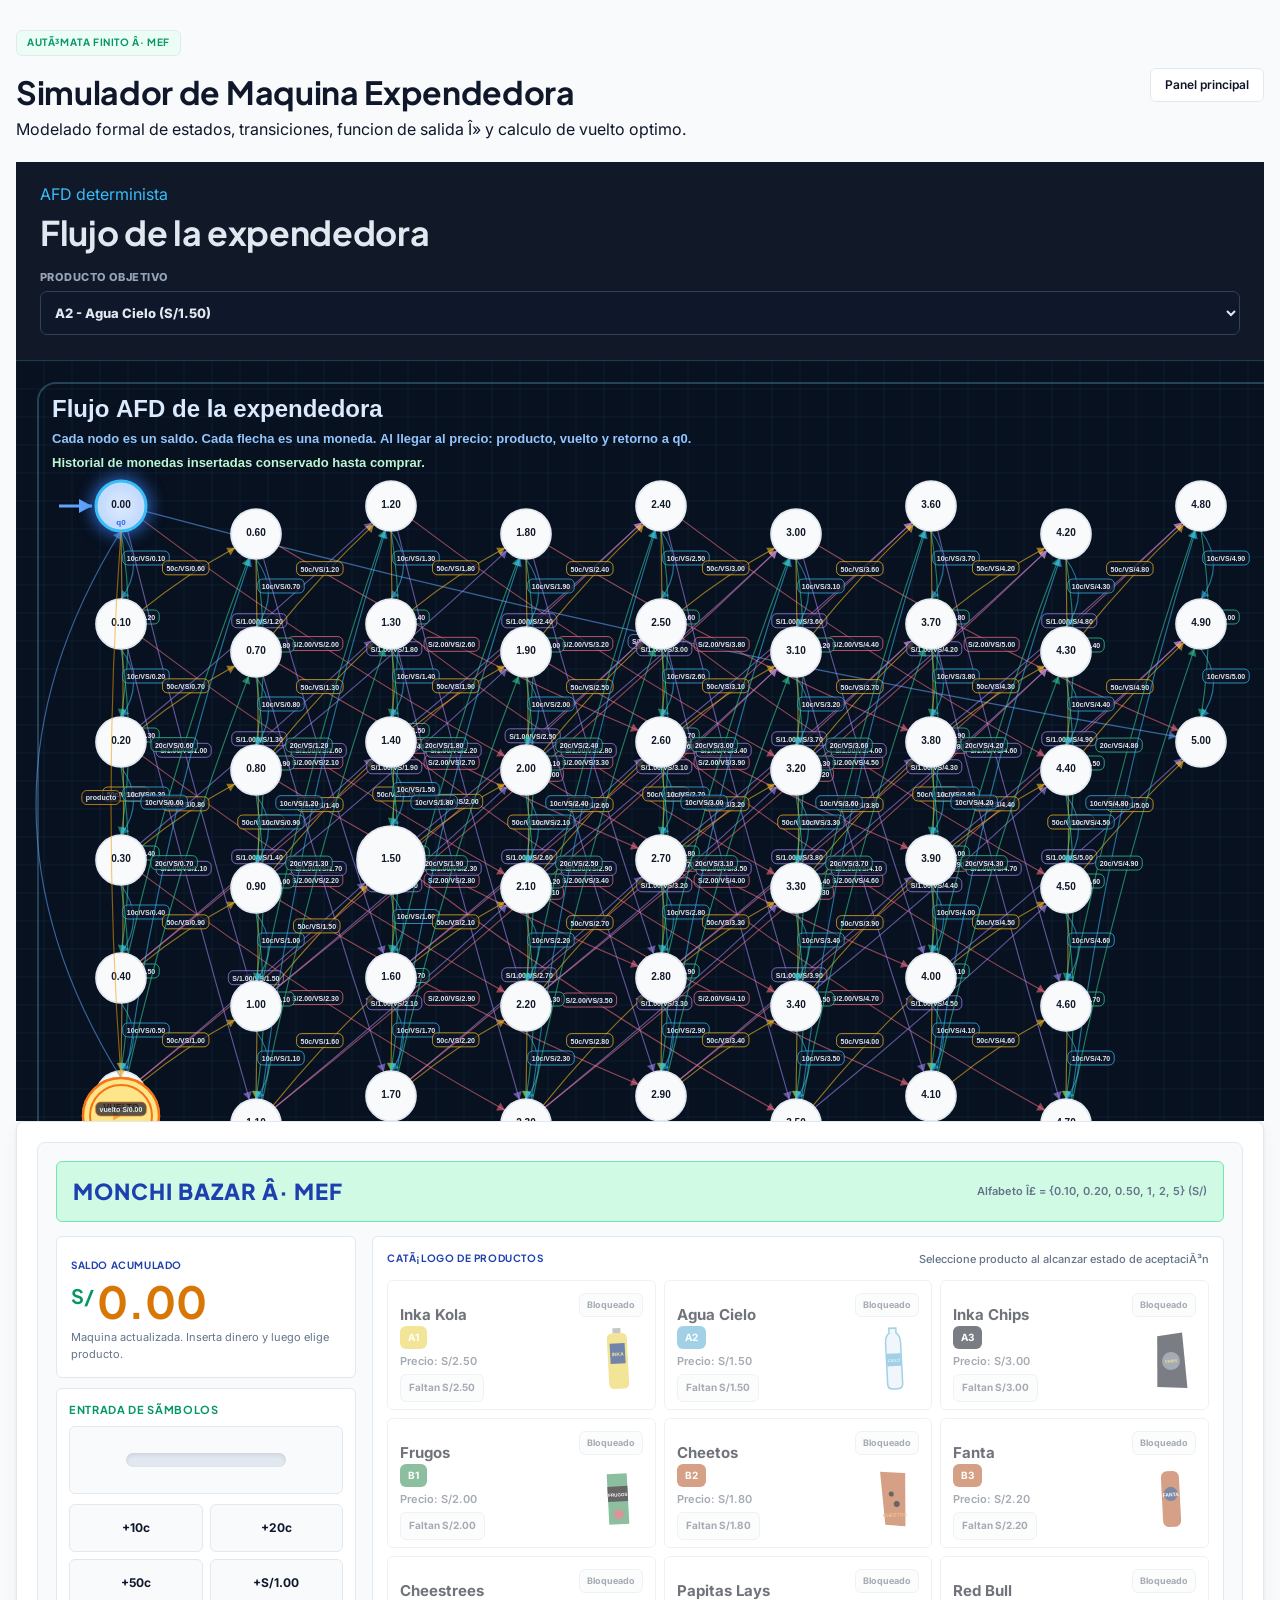
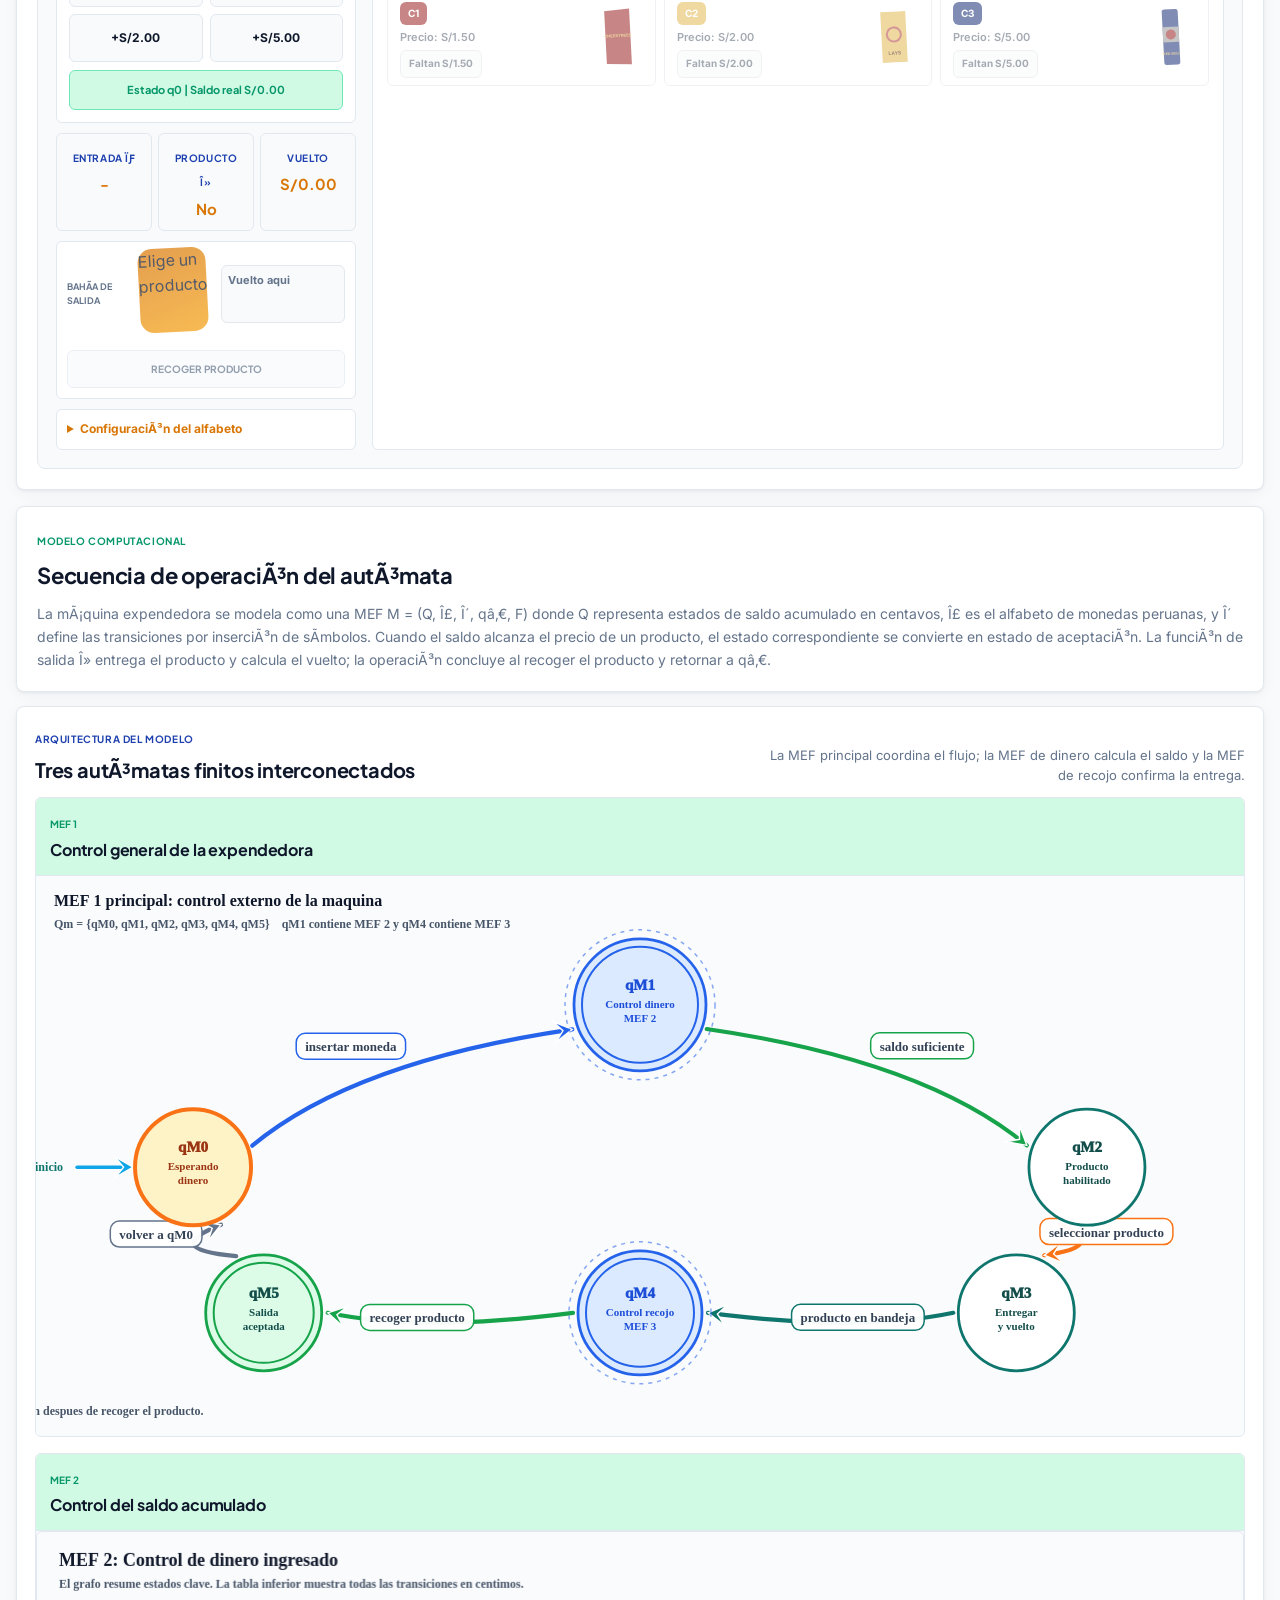
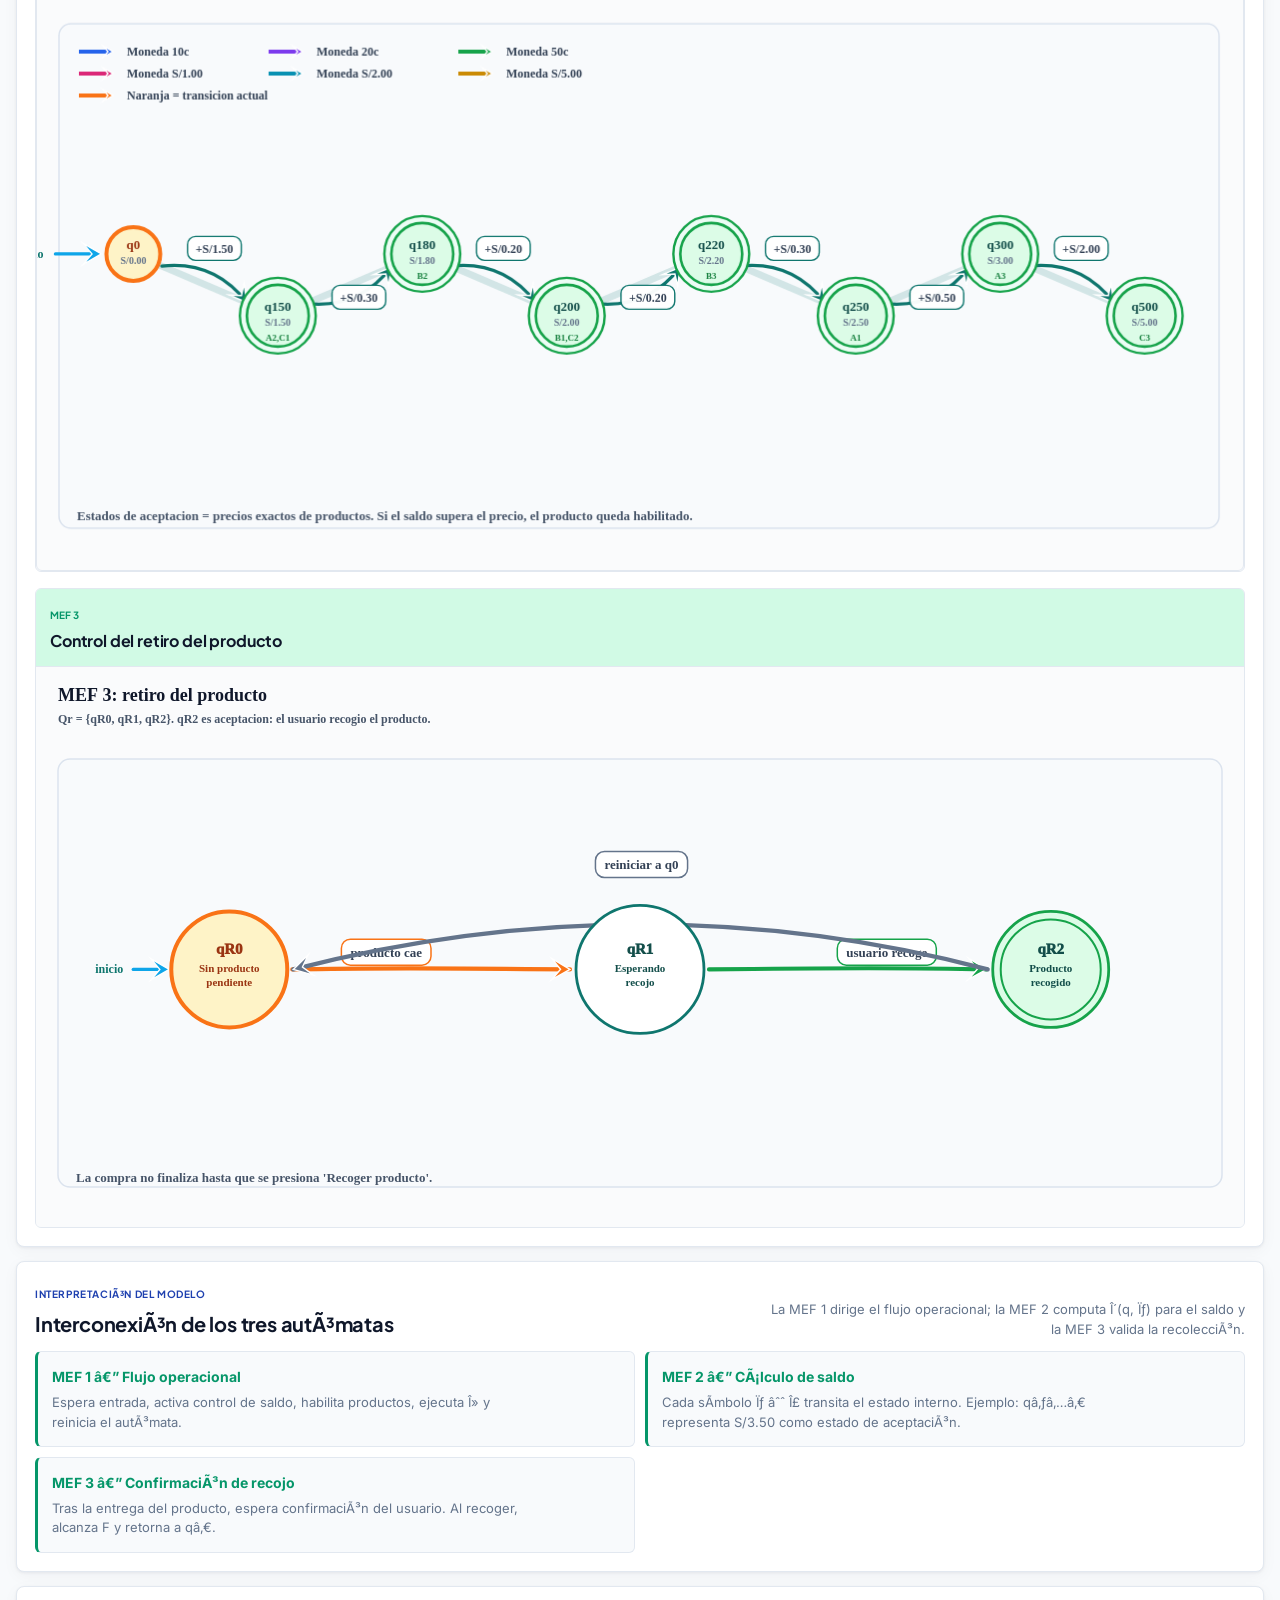
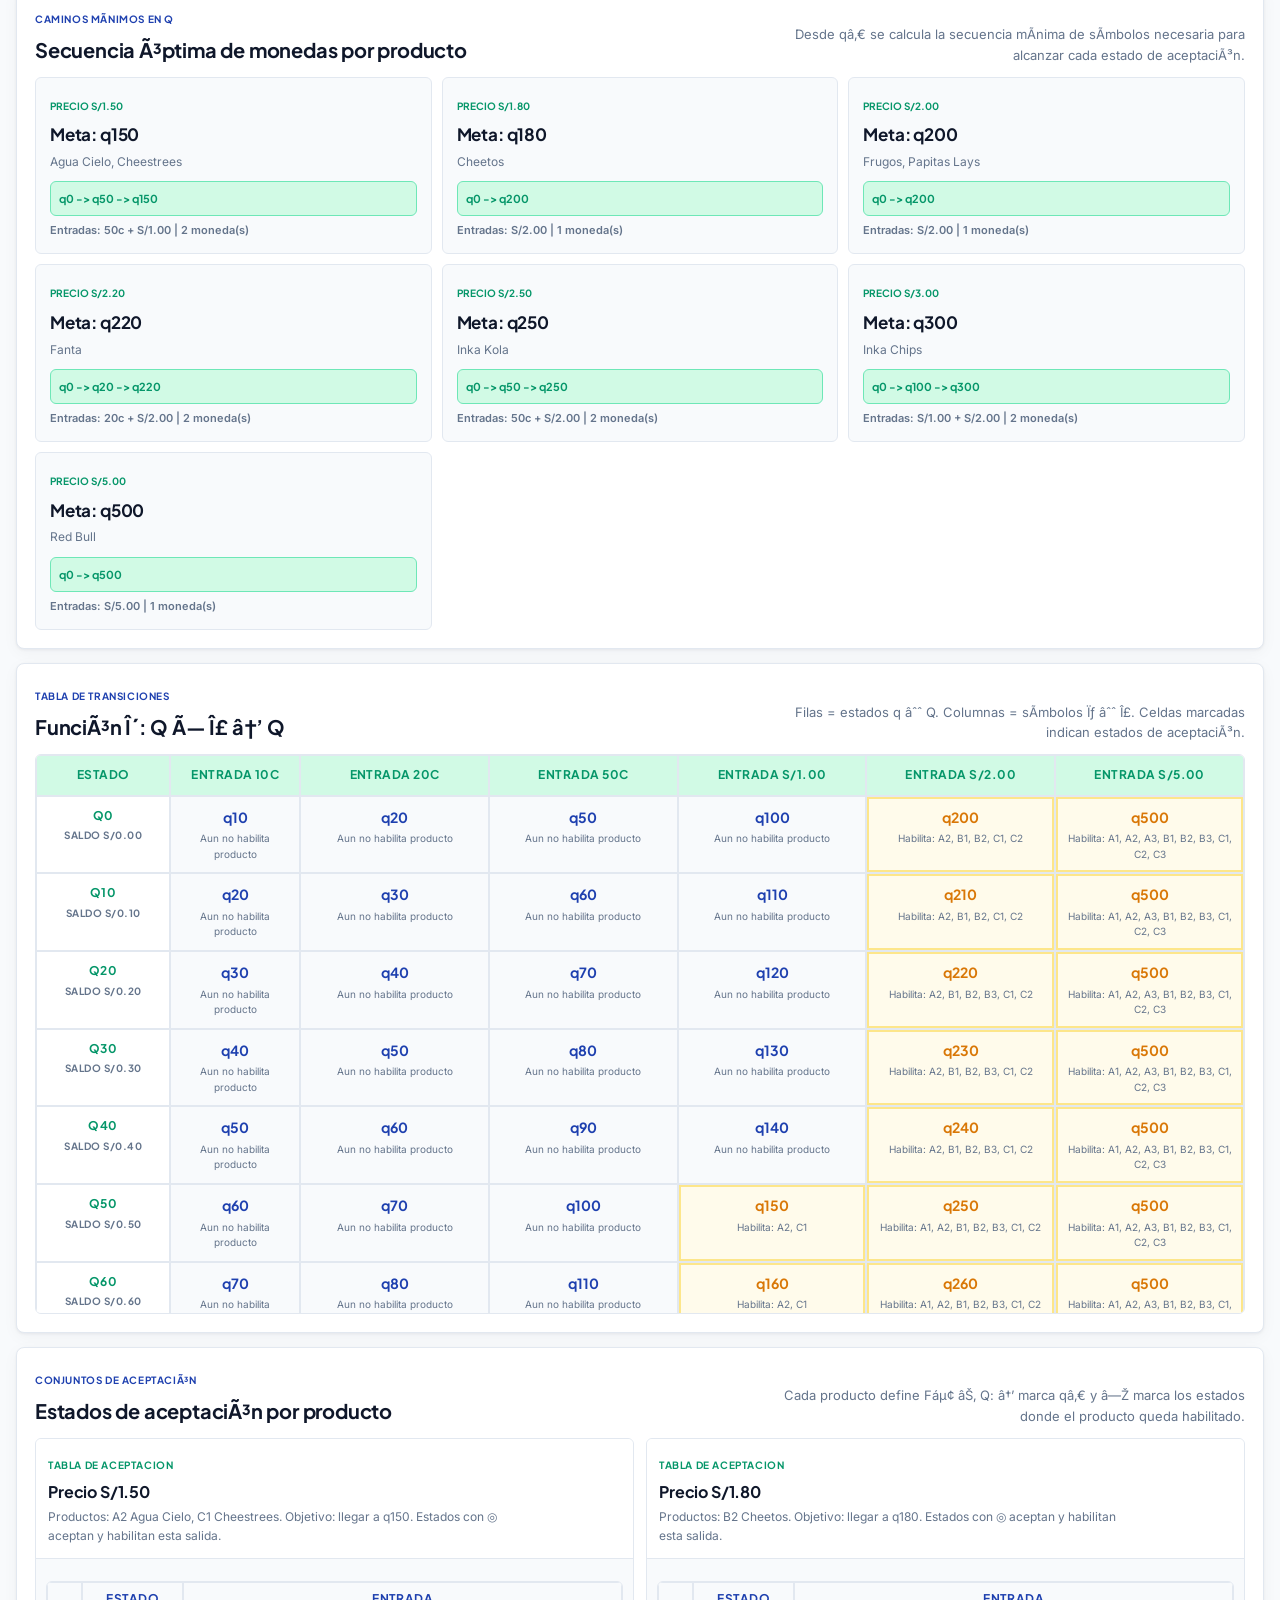
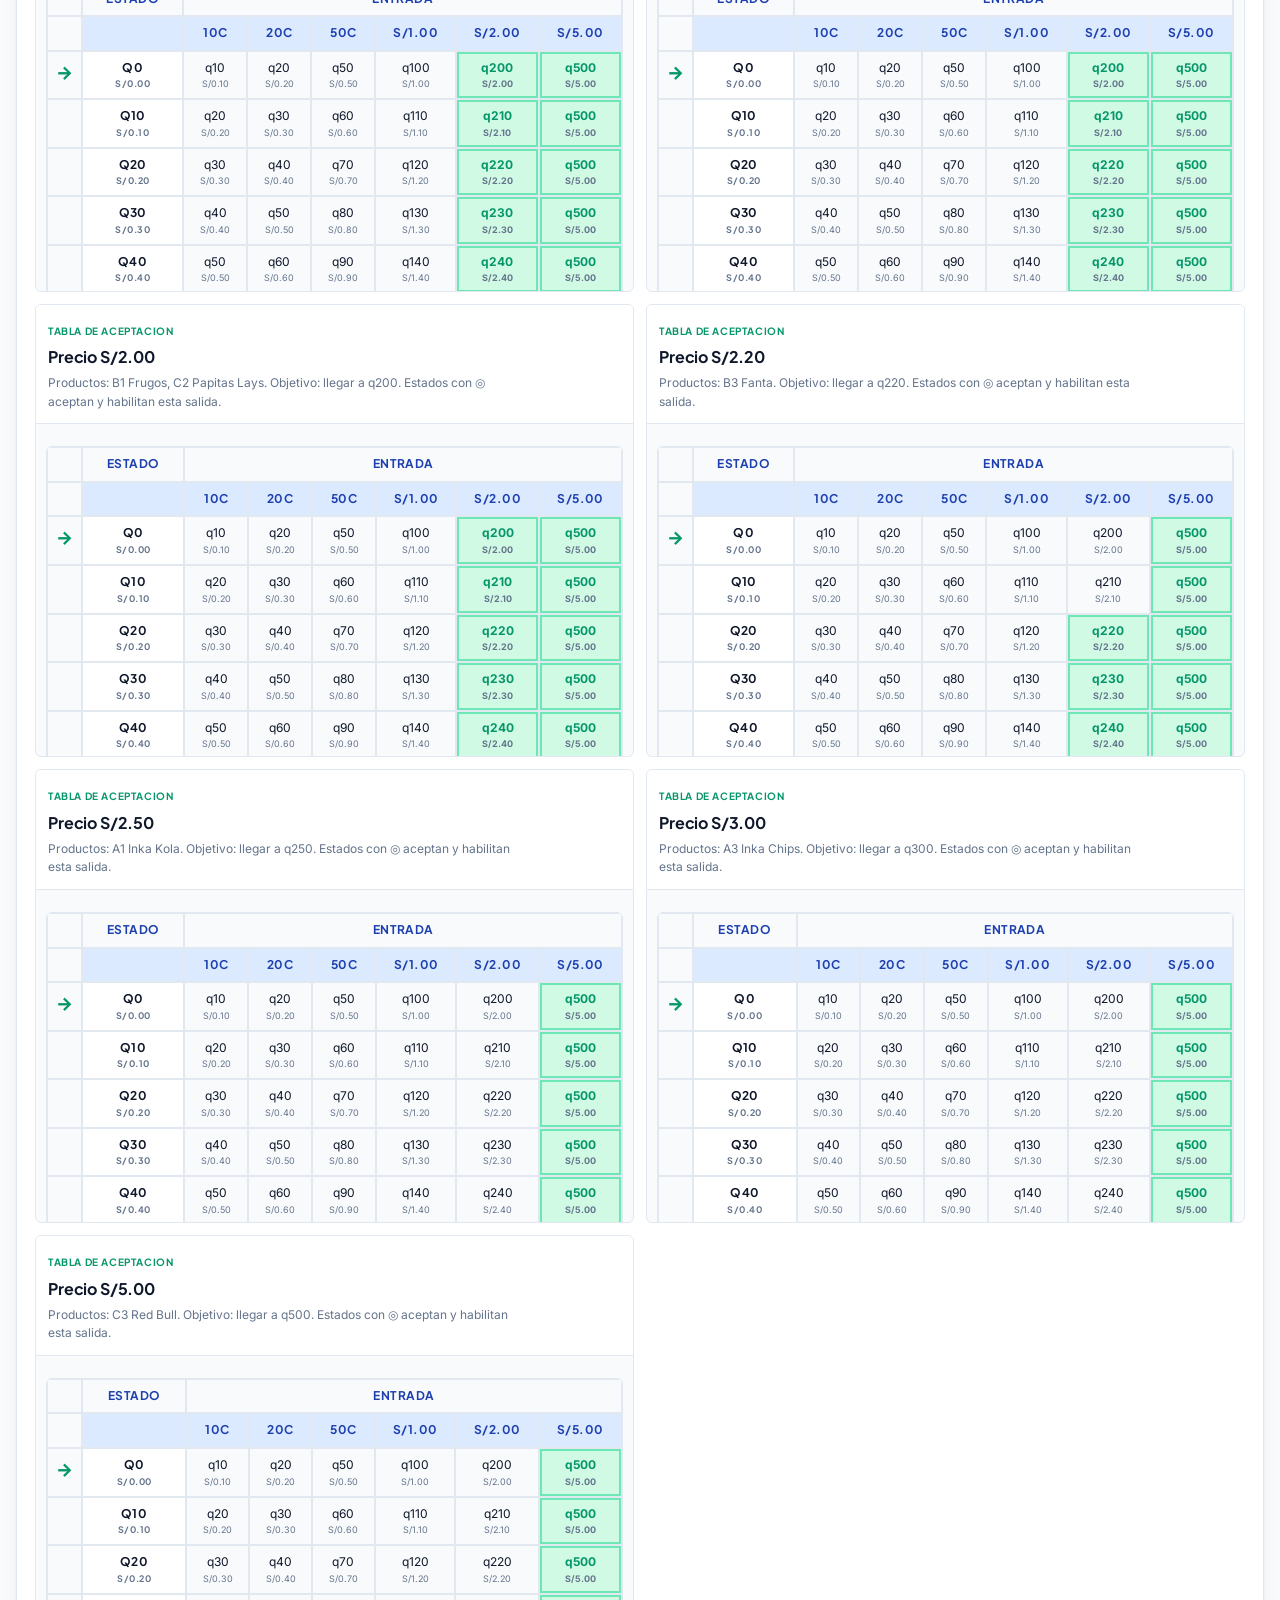
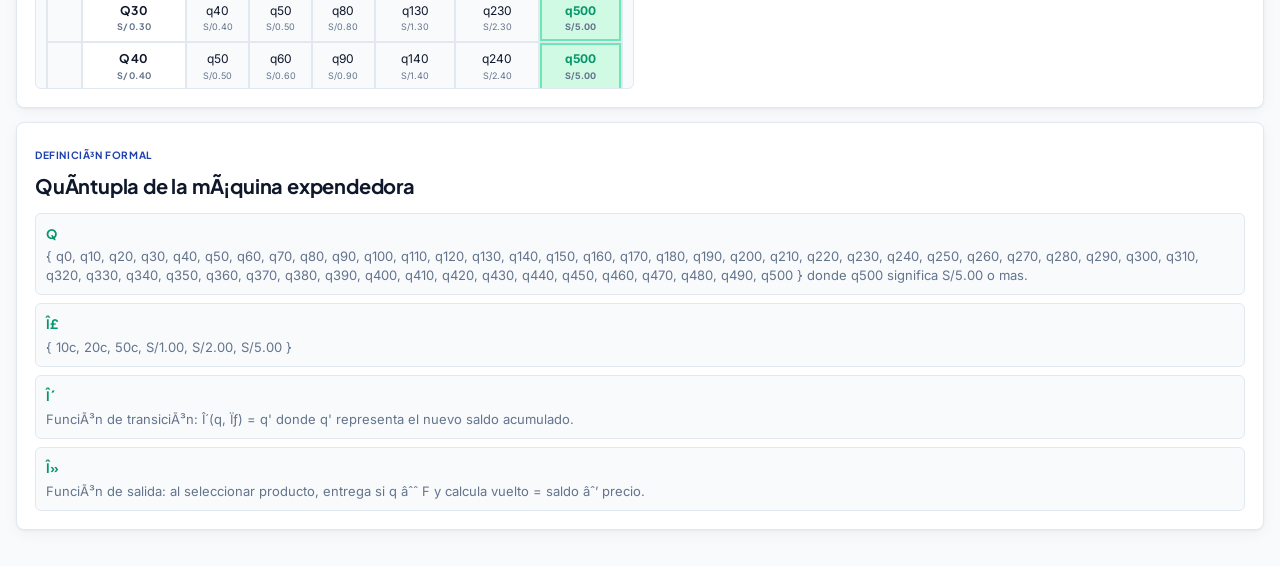
==== commit be94c95a: "finalisima" ====
--- a/index.html
+++ b/index.html
@@ -1,129 +1,250 @@
-<!DOCTYPE html>
+﻿<!DOCTYPE html>
 <html lang="es">
 <head>
   <meta charset="UTF-8">
   <meta name="viewport" content="width=device-width, initial-scale=1.0">
-  <title>Sistema de Optimización de Redes — Matemática Discreta</title>
+  <title>Maquina Expendedora (MEF) </title>
   <link rel="stylesheet" href="style.css">
 </head>
-<body class="pagina-portada">
-  <div class="dashboard-laboratorio">
-    <aside class="sidebar-institucional" aria-label="Navegación del laboratorio">
-      <header class="cabecera-sidebar">
-        <p class="etiqueta-seccion">Matemática Discreta · II Semestre</p>
-        <h1>Sistema de Optimización de Redes y Análisis Masivo de Caminos Mínimos</h1>
-        <p class="texto-sidebar">Plataforma computacional para el estudio formal de grafos, algoritmos de rutas óptimas y autómatas finitos.</p>
-      </header>
-
-      <nav class="lista-modulos" aria-label="Módulos académicos">
-        <a class="tarjeta-modulo nav-modulo modulo-dijkstra activo"
-           href="dijkstra.html"
-           data-algoritmo="dijkstra"
-           data-modulo="dijkstra">
-          <span class="tarjeta-etiqueta">§ 4.1 · Fuente única</span>
-          <h2>Algoritmo de Dijkstra</h2>
-          <p>Cálculo de distancias mínimas desde un vértice origen hacia el conjunto de nodos alcanzables.</p>
-        </a>
-
-        <a class="tarjeta-modulo nav-modulo modulo-floyd"
-           href="floyd-warshall.html"
-           data-algoritmo="floyd-warshall"
-           data-modulo="floyd">
-          <span class="tarjeta-etiqueta">§ 4.2 · Todos contra todos</span>
-          <h2>Floyd-Warshall</h2>
-          <p>Programación dinámica para la matriz de distancias entre cada par ordenado de vértices.</p>
-        </a>
-
-        <a class="tarjeta-modulo nav-modulo modulo-analizador"
-           href="analizador.html"
-           data-algoritmo="analizador"
-           data-modulo="analizador">
-          <span class="tarjeta-etiqueta">§ 4.3 · Análisis comparativo</span>
-          <h2>Analizador de Grafos</h2>
-          <p>Evaluación heurística de la topología para recomendar el algoritmo de camino mínimo adecuado.</p>
-        </a>
-
-        <a class="nav-modulo modulo-expendedora"
-           href="expendedora.html"
-           data-modulo="expendedora">
-          <span class="tarjeta-etiqueta">§ 5 · Autómatas finitos</span>
-          <h2>Máquina Expendedora (MEF)</h2>
-          <p>Simulación de estados, transiciones, función de salida y cálculo de vuelto mediante autómatas.</p>
-        </a>
-      </nav>
-
-      <footer class="pie-sidebar">
-        <p>Laboratorio Virtual · Facultad de Ingeniería</p>
-      </footer>
-    </aside>
-
-    <main class="area-trabajo-portada">
-      <section class="bloque-presentacion" id="introLaboratorio">
-        <p class="modal-etiqueta">Introducción al laboratorio</p>
-        <h2>Entorno de experimentación en teoría de grafos</h2>
-        <p class="texto-descripcion">
-          Este sistema integra cuatro módulos de simulación interactiva orientados al análisis computacional
-          de redes ponderadas y máquinas de estados finitos. Seleccione un módulo en la barra lateral para
-          consultar su formulación matemática y acceder al entorno de trabajo correspondiente.
-        </p>
-        <ul class="lista-especificaciones">
-          <li><strong>Grafos:</strong> Representación visual con aristas dirigidas o no dirigidas y pesos positivos.</li>
-          <li><strong>Algoritmos:</strong> Implementación de Dijkstra y Floyd-Warshall con medición de rendimiento.</li>
-          <li><strong>Análisis:</strong> Comparación empírica y recomendación algorítmica automatizada.</li>
-          <li><strong>Autómatas:</strong> Modelado formal de una máquina expendedora con estados de aceptación.</li>
-        </ul>
-      </section>
-
-      <section class="panel-descripcion-modulo" id="panelDescripcionModulo" aria-live="polite">
-        <header class="cabecera-modulo-preview">
-          <span class="tarjeta-etiqueta" id="previewEtiqueta">§ 4.1 · Fuente única</span>
-          <h2 id="previewTitulo">Algoritmo de Dijkstra</h2>
+<body class="tema-expendedora">
+  <div class="envoltorio-pagina">
+  <main class="pagina-expendedora">
+    <header class="cabecera-expendedora">
+      <div>
+        <span class="insignia-modulo">AutÃ³mata finito Â· MEF</span>
+        <h1>Simulador de Maquina Expendedora</h1>
+        <p>Modelado formal de estados, transiciones, funcion de salida Î» y calculo de vuelto optimo.</p>
+      </div>
+      <a class="enlace-nav" href="index.html">Panel principal</a>
+    </header>
+
+    <section class="panel-grafos">
+      <article class="tarjeta-grafo tarjeta-afd-producto">
+        <header>
+          <div>
+            <span>AFD determinista</span>
+            <h2>Flujo de la expendedora</h2>
+          </div>
+          <label class="selector-afd">
+            Producto objetivo
+            <select id="afdProductoObjetivo"></select>
+          </label>
         </header>
-        <p class="texto-descripcion" id="previewDescripcion">
-          Dado un grafo G = (V, E) con pesos w(e) ≥ 0 y un vértice origen s ∈ V, el algoritmo de Dijkstra
-          determina la distancia mínima d(s, v) para todo v ∈ V alcanzable desde s, mediante relajación
-          iterativa de aristas en orden de distancia acumulada creciente.
-        </p>
-        <dl class="lista-formal lista-preview">
-          <div>
-            <dt>Complejidad temporal</dt>
-            <dd id="previewComplejidad">O((V + E) log V) con cola de prioridad</dd>
-          </div>
-          <div>
-            <dt>Aplicación</dt>
-            <dd id="previewAplicacion">Rutas mínimas desde un único nodo fuente</dd>
-          </div>
-        </dl>
-        <p class="texto-accion-preview">Pulse el módulo en la barra lateral para acceder al simulador.</p>
-      </section>
-    </main>
+        <div class="lienzo-scroll lienzo-afd"><canvas id="afdCanvas"></canvas></div>
+      </article>
+    </section>
+    <section class="escenario-maquina">
+      
+
+      <div class="expendedora-digital">
+        <div class="marca-maquina">
+          <span>MONCHI BAZAR Â· MEF</span>
+          <strong>Alfabeto Î£ = {0.10, 0.20, 0.50, 1, 2, 5} (S/)</strong>
+        </div>
+
+        <div class="frente-maquina">
+          <aside class="consola-maquina">
+            <div class="pantalla-maquina">
+              <span>Saldo acumulado</span>
+              <strong id="saldoPantalla">0</strong>
+              <small id="mensajePantalla">Inserte monedas para habilitar estados de aceptaciÃ³n.</small>
+            </div>
+
+            <div class="panel-consola">
+              <h2>Entrada de sÃ­mbolos</h2>
+              <div class="visual-moneda" aria-hidden="true">
+                <div class="ranura-moneda"></div>
+                <div class="moneda-insertada" id="monedaAnimada">S/</div>
+              </div>
+              <div id="botonesMonedas" class="rejilla-monedas"></div>
+              <div class="estado-maquina" id="estadoActual">Estado actual: q0</div>
+            </div>
+
+            <div class="slots-maquina">
+              <div>
+                <span>Entrada Ïƒ</span>
+                <strong id="ultimaEntrada">â€”</strong>
+              </div>
+              <div>
+                <span>Producto Î»</span>
+                <strong id="salidaProducto">No</strong>
+              </div>
+              <div>
+                <span>Vuelto</span>
+                <strong id="salidaVuelto">0</strong>
+              </div>
+            </div>
+
+            <div class="salida-producto">
+              <span>BahÃ­a de salida</span>
+              <div class="display-salida">
+                <div class="lata-producto" id="productoVisual">
+                  <span id="productoEtiqueta">Sin producto</span>
+                </div>
+                <div class="bandeja-monedas" id="bandejaVuelto" aria-live="polite">
+                  <span class="sin-vuelto">Vuelto aquÃ­</span>
+                </div>
+              </div>
+              <button class="btn-recoger" id="recogerProducto" type="button" disabled>Recoger producto</button>
+            </div>
+
+            <details class="ajustes-maquina">
+              <summary>ConfiguraciÃ³n del alfabeto</summary>
+              <label for="monedas">SÃ­mbolos de entrada</label>
+              <input id="monedas" type="text" value="0.10,0.20,0.50,1,2,5" placeholder="Ejemplo: 0.10,0.20,0.50,1,2,5">
+              <button class="btn-principal" id="actualizarMaquina" type="button">Actualizar</button>
+              <button class="btn-peligro" id="reiniciarMaquina" type="button">Reiniciar</button>
+            </details>
+          </aside>
+
+          <section class="vitrina-productos" aria-label="Productos disponibles">
+            <div class="cabecera-vitrina">
+              <span>CatÃ¡logo de productos</span>
+              <strong>Seleccione producto al alcanzar estado de aceptaciÃ³n</strong>
+            </div>
+            <div class="rejilla-productos" id="listaProductos"></div>
+          </section>
+        </div>
+      </div>
+    </section>
+
+    <section class="explicacion-expendedora">
+      <span>Modelo computacional</span>
+      <h2>Secuencia de operaciÃ³n del autÃ³mata</h2>
+      <p>
+        La mÃ¡quina expendedora se modela como una MEF M = (Q, Î£, Î´, qâ‚€, F) donde Q representa estados
+        de saldo acumulado en centavos, Î£ es el alfabeto de monedas peruanas, y Î´ define las transiciones
+        por inserciÃ³n de sÃ­mbolos. Cuando el saldo alcanza el precio de un producto, el estado correspondiente
+        se convierte en estado de aceptaciÃ³n. La funciÃ³n de salida Î» entrega el producto y calcula el vuelto;
+        la operaciÃ³n concluye al recoger el producto y retornar a qâ‚€.
+      </p>
+    </section>
+
+    <section class="seccion-mef-resumen">
+      <header>
+        <div>
+          <span>Arquitectura del modelo</span>
+          <h2>Tres autÃ³matas finitos interconectados</h2>
+        </div>
+        <p>La MEF principal coordina el flujo; la MEF de dinero calcula el saldo y la MEF de recojo confirma la entrega.</p>
+      </header>
+      <div class="rejilla-mef">
+        <article class="tarjeta-mef">
+          <div class="cabecera-mef">
+            <span>MEF 1</span>
+            <h3>Control general de la expendedora</h3>
+          </div>
+          <canvas id="diagramaMaquina"></canvas>
+        </article>
+        <article class="tarjeta-mef">
+          <div class="cabecera-mef">
+            <span>MEF 2</span>
+            <h3>Control del saldo acumulado</h3>
+          </div>
+          <canvas id="diagramaEstados"></canvas>
+        </article>
+        <article class="tarjeta-mef">
+          <div class="cabecera-mef">
+            <span>MEF 3</span>
+            <h3>Control del retiro del producto</h3>
+          </div>
+          <canvas id="diagramaRecojo"></canvas>
+        </article>
+      </div>
+    </section>
+
+    <section class="seccion-diagrama-estados">
+      <header>
+        <div>
+          <span>InterpretaciÃ³n del modelo</span>
+          <h2>InterconexiÃ³n de los tres autÃ³matas</h2>
+        </div>
+        <p>La MEF 1 dirige el flujo operacional; la MEF 2 computa Î´(q, Ïƒ) para el saldo y la MEF 3 valida la recolecciÃ³n.</p>
+      </header>
+      <div class="rejilla-explicacion-mef">
+        <div>
+          <strong>MEF 1 â€” Flujo operacional</strong>
+          <p>Espera entrada, activa control de saldo, habilita productos, ejecuta Î» y reinicia el autÃ³mata.</p>
+        </div>
+        <div>
+          <strong>MEF 2 â€” CÃ¡lculo de saldo</strong>
+          <p>Cada sÃ­mbolo Ïƒ âˆˆ Î£ transita el estado interno. Ejemplo: qâ‚ƒâ‚…â‚€ representa S/3.50 como estado de aceptaciÃ³n.</p>
+        </div>
+        <div>
+          <strong>MEF 3 â€” ConfirmaciÃ³n de recojo</strong>
+          <p>Tras la entrega del producto, espera confirmaciÃ³n del usuario. Al recoger, alcanza F y retorna a qâ‚€.</p>
+        </div>
+      </div>
+    </section>
+
+    <section class="seccion-rutas-cortas">
+      <header>
+        <div>
+          <span>Caminos mÃ­nimos en Q</span>
+          <h2>Secuencia Ã³ptima de monedas por producto</h2>
+        </div>
+        <p>Desde qâ‚€ se calcula la secuencia mÃ­nima de sÃ­mbolos necesaria para alcanzar cada estado de aceptaciÃ³n.</p>
+      </header>
+      <div class="rejilla-rutas" id="tablaCaminosCortos"></div>
+    </section>
+
+    <section class="seccion-transiciones">
+      <header>
+        <div>
+          <span>Tabla de transiciones</span>
+          <h2>FunciÃ³n Î´: Q Ã— Î£ â†’ Q</h2>
+        </div>
+        <p>Filas = estados q âˆˆ Q. Columnas = sÃ­mbolos Ïƒ âˆˆ Î£. Celdas marcadas indican estados de aceptaciÃ³n.</p>
+      </header>
+      <div class="scroll-transiciones">
+        <table id="tablaTransiciones"></table>
+      </div>
+    </section>
+
+    <section class="seccion-transiciones">
+      <header>
+        <div>
+          <span>Conjuntos de aceptaciÃ³n</span>
+          <h2>Estados de aceptaciÃ³n por producto</h2>
+        </div>
+        <p>Cada producto define Fáµ¢ âŠ‚ Q: â†’ marca qâ‚€ y â—Ž marca los estados donde el producto queda habilitado.</p>
+      </header>
+      <div class="rejilla-aceptacion" id="tablasAceptacion"></div>
+    </section>
+
+    <section class="seccion-formal">
+      <header>
+        <div>
+          <span>DefiniciÃ³n formal</span>
+          <h2>QuÃ­ntupla de la mÃ¡quina expendedora</h2>
+        </div>
+      </header>
+      <dl class="lista-formal">
+        <div>
+          <dt>Q</dt>
+          <dd id="conjuntoEstados">Estados de saldo acumulado hasta crÃ©dito suficiente</dd>
+        </div>
+        <div>
+          <dt>Î£</dt>
+          <dd id="alfabetoEntrada">Monedas aceptadas</dd>
+        </div>
+        <div>
+          <dt>Î´</dt>
+          <dd>FunciÃ³n de transiciÃ³n: Î´(q, Ïƒ) = q' donde q' representa el nuevo saldo acumulado.</dd>
+        </div>
+        <div>
+          <dt>Î»</dt>
+          <dd>FunciÃ³n de salida: al seleccionar producto, entrega si q âˆˆ F y calcula vuelto = saldo âˆ’ precio.</dd>
+        </div>
+      </dl>
+    </section>
+  </main>
+
+  <div class="notificacion-flotante" id="toast" hidden></div>
   </div>
-
-  <div class="capa-modal" id="selectorAristas" hidden>
-    <section class="ventana-modal panel-ajustes-red" role="dialog" aria-modal="true" aria-labelledby="tituloSelector">
-      <div class="ajustes-red-contenido">
-        <div class="ajustes-red-info">
-          <p class="modal-etiqueta">Ajustes de Red</p>
-          <h2 id="tituloSelector">Configuración topológica del grafo</h2>
-          <p class="modal-texto">Defina la naturaleza de las aristas antes de ingresar al módulo de simulación. Esta parametrización determina la interpretación matemática de las conexiones.</p>
-        </div>
-        <div class="rejilla-opciones">
-          <button class="opcion-modal opcion-dirigida" type="button" data-tipo="dirigido">
-            <span class="simbolo-opcion">A → B</span>
-            <strong>Grafo Dirigido (Digrafo)</strong>
-            <small>Cada arco orientado admite un peso independiente por sentido.</small>
-          </button>
-          <button class="opcion-modal opcion-no-dirigida" type="button" data-tipo="no-dirigido">
-            <span class="simbolo-opcion">A — B</span>
-            <strong>Grafo No Dirigido</strong>
-            <small>La arista conecta ambos vértices con un único peso simétrico.</small>
-          </button>
-        </div>
-        <button class="btn-cerrar-modal" id="cerrarSelector" type="button" aria-label="Cerrar configuración">&times;</button>
-      </div>
-    </section>
-  </div>
-
-  <script src="app-home.js"></script>
+  <script src="motor-grafo.js"></script>
+  <script src="afd-expendedora.js"></script>
+  <script src="app-expendedora.js"></script>
 </body>
 </html>
+
--- a/style.css
+++ b/style.css
@@ -2456,4 +2456,109 @@
   max-height: 110px;
   object-fit: contain;
   transition: transform 0.3s ease;
-}+}
+
+/* ═══ GRAFO AFD EN TIEMPO REAL ═══ */
+.panel-grafo {
+  box-shadow: 0 0 24px rgba(6, 182, 212, 0.08), inset 0 1px 0 rgba(255, 255, 255, 0.04);
+}
+
+#contenedorCanvas {
+  border-radius: 12px;
+  border: 1px solid #374151;
+  background-color: #0b1120;
+  background-image:
+    linear-gradient(rgba(255, 255, 255, 0.03) 1px, transparent 1px),
+    linear-gradient(90deg, rgba(255, 255, 255, 0.03) 1px, transparent 1px);
+  background-size: 20px 20px;
+  box-shadow: inset 0 0 40px rgba(6, 182, 212, 0.04);
+}
+
+#contenedorCanvas::-webkit-scrollbar {
+  height: 8px;
+}
+
+#contenedorCanvas::-webkit-scrollbar-track {
+  background: #111827;
+  border-radius: 4px;
+}
+
+#contenedorCanvas::-webkit-scrollbar-thumb {
+  background: #374151;
+  border-radius: 4px;
+}
+
+#contenedorCanvas::-webkit-scrollbar-thumb:hover {
+  background: #06b6d4;
+}
+
+#lienzoGrafo {
+  display: block;
+  height: 350px;
+  cursor: default;
+}
+
+/* AFD oscuro tipo ejemplo */
+.tarjeta-afd-producto {
+  background: #0b1220 !important;
+  border-color: #1f3a4d !important;
+  min-height: calc(100vh - 36px) !important;
+  display: grid !important;
+  grid-template-rows: auto minmax(0, 1fr) !important;
+  overflow: hidden !important;
+}
+
+.tarjeta-afd-producto header {
+  padding: 20px 24px !important;
+  align-items: center !important;
+  background: #111827 !important;
+  border-bottom: 1px solid #1f3a4d !important;
+}
+
+.tarjeta-afd-producto h2 {
+  color: #e2e8f0 !important;
+  font-size: clamp(24px, 3vw, 34px) !important;
+}
+
+.tarjeta-afd-producto header span {
+  color: #38bdf8 !important;
+}
+
+.selector-afd {
+  display: grid !important;
+  gap: 5px !important;
+  min-width: min(320px, 100%) !important;
+  color: #94a3b8 !important;
+  font-size: 11px !important;
+  font-weight: 800 !important;
+  letter-spacing: .04em !important;
+  text-transform: uppercase !important;
+}
+
+.selector-afd select {
+  width: 100% !important;
+  min-height: 44px !important;
+  border: 1px solid #334155 !important;
+  border-radius: 7px !important;
+  padding: 0 10px !important;
+  color: #e2e8f0 !important;
+  background: #0f172a !important;
+  font: inherit !important;
+  font-size: 13px !important;
+  font-weight: 800 !important;
+  letter-spacing: 0 !important;
+  text-transform: none !important;
+}
+
+.tarjeta-afd-producto .lienzo-scroll,
+.lienzo-afd {
+  height: calc(100vh - 150px) !important;
+  min-height: 760px !important;
+  overflow: auto !important;
+  background: #08111f !important;
+}
+
+#afdCanvas {
+  min-width: 1680px !important;
+  display: block !important;
+}
